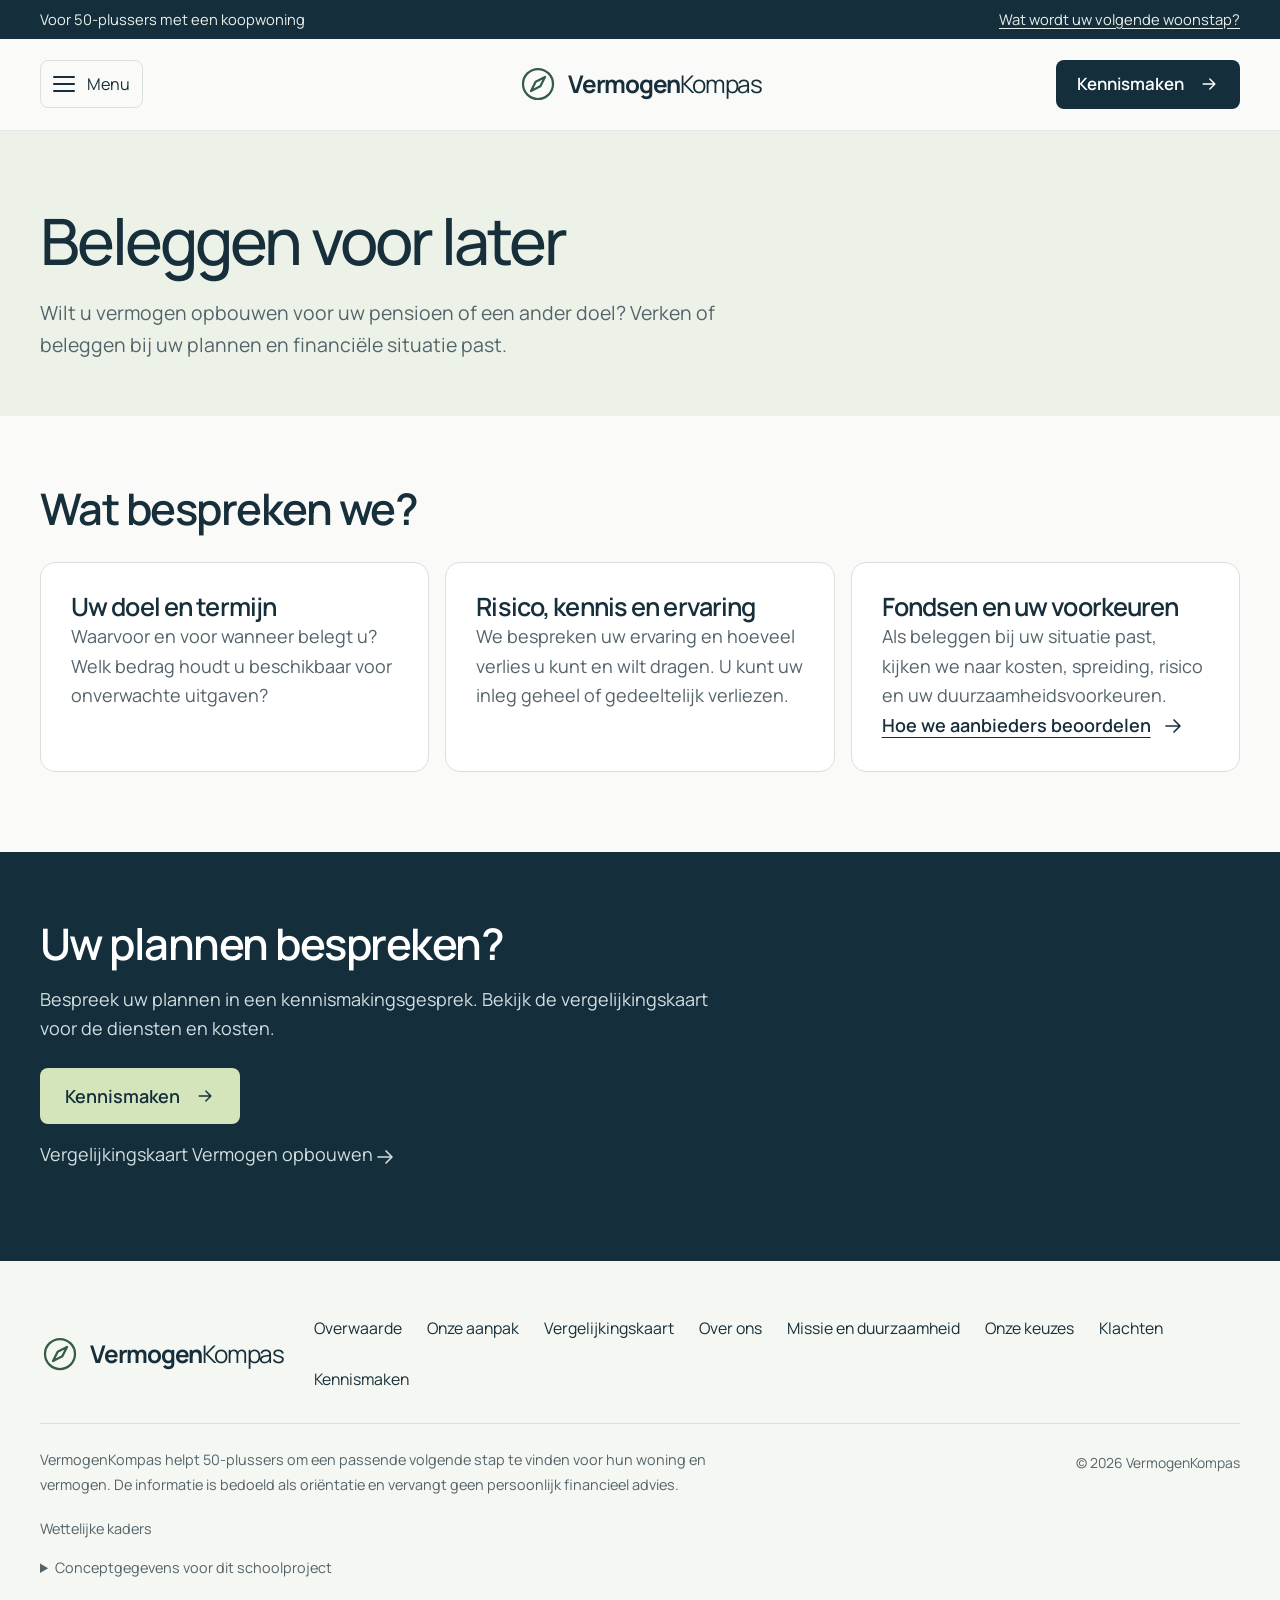
==== beleggen.html @ 7d54a7ec "Maak VermogenKompas rustiger en duidelijker" ====
<!doctype html><html lang="nl"><head><meta charset="utf-8"><meta name="viewport" content="width=device-width, initial-scale=1"><meta name="theme-color" content="#142e3c"><meta name="description" content="Verken of beleggen past bij uw doelen, financiële ruimte en voorkeuren. Lees hoe VermogenKompas beleggingsfondsen vergelijkt."><title>Beleggen | VermogenKompas</title><link rel="icon" type="image/svg+xml" href="data:image/svg+xml,%3Csvg xmlns='http://www.w3.org/2000/svg' viewBox='0 0 48 48'%3E%3Crect width='48' height='48' rx='12' fill='%23142e3c'/%3E%3Ccircle cx='24' cy='24' r='15' stroke='%23cfe2b6' fill='none' stroke-width='2'/%3E%3Cpath d='M31 17L27 27L17 31L21 21Z' fill='%23cfe2b6'/%3E%3C/svg%3E"><link rel="stylesheet" href="site.css"><link rel="stylesheet" href="navigation.css">
<link rel="stylesheet" href="experience.css">
<script src="experience.js" defer></script></head><body><svg xmlns="http://www.w3.org/2000/svg" aria-hidden="true" style="position:absolute;width:0;height:0;overflow:hidden">
<symbol id="i-compass" viewBox="0 0 24 24"><circle cx="12" cy="12" r="9"/><path d="m16.2 7.8-2.8 5.6-5.6 2.8 2.8-5.6 5.6-2.8Z"/></symbol>
<symbol id="i-arrow" viewBox="0 0 24 24"><path d="M5 12h14m-6-6 6 6-6 6"/></symbol>
<symbol id="i-back" viewBox="0 0 24 24"><path d="M19 12H5m6-6-6 6 6 6"/></symbol>
<symbol id="i-home" viewBox="0 0 24 24"><path d="m3 10 9-7 9 7M5 9v11h14V9M9 20v-7h6v7"/></symbol>
<symbol id="i-check" viewBox="0 0 24 24"><path d="m5 12 4 4L19 6"/></symbol>
<symbol id="i-chat" viewBox="0 0 24 24"><path d="M21 11.5a8.4 8.4 0 0 1-.9 3.8 8.5 8.5 0 0 1-7.6 4.7 8.4 8.4 0 0 1-3.8-.9L3 21l1.9-5.7a8.4 8.4 0 0 1-.9-3.8 8.5 8.5 0 0 1 4.7-7.6 8.4 8.4 0 0 1 3.8-.9h.5a8.5 8.5 0 0 1 8 8v.5Z"/><path d="M8 10h8m-8 4h5"/></symbol>
<symbol id="i-wallet" viewBox="0 0 24 24"><path d="M20 8V5a2 2 0 0 0-2-2H6a3 3 0 0 0 0 6h14v11H6a3 3 0 0 1-3-3V6"/><path d="M20 12h-5v5h5m-3-2.5h.01"/></symbol>
<symbol id="i-tree" viewBox="0 0 24 24"><path d="m12 3 5 6h-2l4 5h-3l4 4H4l4-4H5l4-5H7l5-6Zm0 15v3"/></symbol>
<symbol id="i-chart" viewBox="0 0 24 24"><path d="M3 3v18h18M7 15l5-5 4 3 5-7M17 6h4v4"/></symbol>
<symbol id="i-menu" viewBox="0 0 24 24"><path d="M4 6h16M4 12h16M4 18h16"/></symbol>
<symbol id="i-lock" viewBox="0 0 24 24"><rect x="5" y="10" width="14" height="11" rx="2"/><path d="M8 10V7a4 4 0 0 1 8 0v3m-4 5v2"/></symbol>
<symbol id="i-clock" viewBox="0 0 24 24"><circle cx="12" cy="12" r="9"/><path d="M12 7v5l3 2"/></symbol>
<symbol id="i-download" viewBox="0 0 24 24"><path d="M12 3v12m-4-4 4 4 4-4M4 15v5h16v-5"/></symbol>
</svg>
<a class="skip-link" href="#inhoud">Direct naar de inhoud</a>
<div class="utility"><div class="wrap"><span>Voor 50-plussers met een koopwoning</span><a href="index.html#wooncheck">Wat wordt uw volgende woonstap?</a></div></div>
<header class="site-header">
<div class="wrap nav-shell">
<button type="button" class="menu-button" id="menu-toggle" aria-label="Menu openen" aria-expanded="false" aria-controls="navigation-panel"><span class="menu-glyph" aria-hidden="true"><span></span><span></span><span></span></span><span>Menu</span></button>
<a class="brand" href="index.html" aria-label="VermogenKompas, naar de startpagina"><svg class="icon mark" aria-hidden="true"><use href="#i-compass"/></svg><span>Vermogen<span>Kompas</span></span></a>
<a href="index.html#contact" class="btn header-contact">Kennismaken<svg class="icon" aria-hidden="true"><use href="#i-arrow"/></svg></a>
</div>
<div class="navigation-panel" id="navigation-panel"><div class="navigation-clip"><nav class="main-nav wrap" id="main-nav" aria-label="Hoofdnavigatie"><div class="nav-group"><span class="nav-group-title">Wonen &amp; vermogen</span><a href="hypotheek.html">Hypotheek berekenen<svg class="icon" aria-hidden="true"><use href="#i-arrow"/></svg></a><a href="woonwensen.html">Uw woonwensen<svg class="icon" aria-hidden="true"><use href="#i-arrow"/></svg></a><a href="beleggen.html" aria-current="page">Beleggen<svg class="icon" aria-hidden="true"><use href="#i-arrow"/></svg></a><a href="vergelijken.html">Vergelijkingskaart<svg class="icon" aria-hidden="true"><use href="#i-arrow"/></svg></a></div><div class="nav-group"><span class="nav-group-title">VermogenKompas</span><a href="over-ons.html">Over ons<svg class="icon" aria-hidden="true"><use href="#i-arrow"/></svg></a><a href="missie-duurzaamheid.html">Missie en duurzaamheid<svg class="icon" aria-hidden="true"><use href="#i-arrow"/></svg></a><a href="onze-keuzes.html">Onze keuzes<svg class="icon" aria-hidden="true"><use href="#i-arrow"/></svg></a><a href="klachten.html">Klachten<svg class="icon" aria-hidden="true"><use href="#i-arrow"/></svg></a><a href="wettelijke-kaders.html">Wettelijke kaders<svg class="icon" aria-hidden="true"><use href="#i-arrow"/></svg></a></div></nav></div></div>
</header>
<button class="menu-backdrop" type="button" tabindex="-1" aria-hidden="true"></button>
<noscript><style>.navigation-panel{position:static;grid-template-rows:1fr;visibility:visible;opacity:1}.navigation-panel .nav-group a{opacity:1;transform:none}.site-header{position:relative}.site-header .menu-button{display:none}</style></noscript>
<main id="inhoud">
  <section class="page-intro">
    <div class="wrap">
      <h1>Beleggen voor later</h1>
      <p>Wilt u vermogen opbouwen voor uw pensioen of een ander doel? Verken of beleggen bij uw plannen en financiële situatie past.</p>
    </div>
  </section>
  <section class="landing-links" aria-labelledby="beleggen-aanpak">
    <div class="wrap">
      <h2 id="beleggen-aanpak">Wat bespreken we?</h2>
      <div class="landing-grid">
        <article class="principle-card">
          <h3>Uw doel en termijn</h3>
          <p>Waarvoor en voor wanneer belegt u? Welk bedrag houdt u beschikbaar voor onverwachte uitgaven?</p>
        </article>
        <article class="principle-card">
          <h3>Risico, kennis en ervaring</h3>
          <p>We bespreken uw ervaring en hoeveel verlies u kunt en wilt dragen. U kunt uw inleg geheel of gedeeltelijk verliezen.</p>
        </article>
        <article class="principle-card">
          <h3>Fondsen en uw voorkeuren</h3>
          <p>Als beleggen bij uw situatie past, kijken we naar kosten, spreiding, risico en uw duurzaamheidsvoorkeuren.</p>
          <a class="text-link" href="onze-keuzes.html#beleggen">Hoe we aanbieders beoordelen<svg class="icon" aria-hidden="true"><use href="#i-arrow"/></svg></a>
        </article>
      </div>
    </div>
  </section>
  <section class="page-cta" aria-labelledby="beleggen-gesprek">
    <div class="wrap">
      <h2 id="beleggen-gesprek">Uw plannen bespreken?</h2>
      <p>Bespreek uw plannen in een kennismakingsgesprek. Bekijk de vergelijkingskaart voor de diensten en kosten.</p>
      <a class="btn btn-light" href="index.html#contact">Kennismaken<svg class="icon" aria-hidden="true"><use href="#i-arrow"/></svg></a>
      <p><a href="vergelijken.html#vermogenskaart">Vergelijkingskaart Vermogen opbouwen<svg class="icon" aria-hidden="true"><use href="#i-arrow"/></svg></a></p>
    </div>
  </section>
</main>
<footer class="site-footer"><div class="wrap">
<div class="footer-top"><a class="brand" href="index.html" aria-label="VermogenKompas, naar de startpagina"><svg class="icon mark" aria-hidden="true"><use href="#i-compass"/></svg><span>Vermogen<span>Kompas</span></span></a><nav class="footer-links" aria-label="Navigatie onderaan"><a href="index.html#overwaarde">Overwaarde</a><a href="index.html#werkwijze">Onze aanpak</a><a href="vergelijken.html">Vergelijkingskaart</a><a href="over-ons.html">Over ons</a><a href="missie-duurzaamheid.html">Missie en duurzaamheid</a><a href="onze-keuzes.html">Onze keuzes</a><a href="klachten.html">Klachten</a><a href="index.html#contact">Kennismaken</a></nav></div>
<div class="footer-bottom"><p>VermogenKompas helpt 50-plussers om een passende volgende stap te vinden voor hun woning en vermogen. De informatie is bedoeld als oriëntatie en vervangt geen persoonlijk financieel advies.</p><span>© <span id="year">2026</span> VermogenKompas</span></div>
<nav class="footer-legal" aria-label="Juridische informatie"><a href="wettelijke-kaders.html">Wettelijke kaders</a></nav>
<details class="about-disclosure"><summary>Conceptgegevens voor dit schoolproject</summary><p>VermogenKompas, Kompaslaan 65, 2595 AB Den Haag. Telefoon 070 000 0065. E-mail info@vermogenkompas.example. Deze adresgegevens en contactgegevens zijn fictief en uitsluitend opgenomen voor het concept.</p></details>
</div></footer><script src="site.js"></script><script src="navigation.js"></script></body></html>
---- site.css ----
@font-face{font-family:Manrope;font-style:normal;font-weight:200 800;font-display:swap;src:url([data-uri]) format('woff2')}

:root{--navy:#142e3c;--navy-deep:#0e2531;--green:#355b49;--mint:#d4e4bb;--pale:#edf2e8;--paper:#fafbf8;--white:#fff;--ink:#172f3b;--muted:#53636a;--line:#d8e0da;--radius:18px;--body:Manrope,Arial,Helvetica,sans-serif;--shadow:0 18px 55px #142e3c0d}
*{box-sizing:border-box}html{font-size:18px;scroll-behavior:smooth;scroll-padding-top:110px}body{margin:0;color:var(--ink);background:var(--paper);font-family:var(--body);font-size:18px;line-height:1.65;-webkit-font-smoothing:antialiased}body,input,button,select,textarea{font-family:var(--body)}button,input,select,textarea{font-size:1rem}button,a{-webkit-tap-highlight-color:transparent}button{cursor:pointer}a{color:inherit;text-decoration:none}p,h1,h2,h3,figure{margin:0}h1,h2,h3{text-wrap:balance;line-height:1.15;letter-spacing:-.035em;font-weight:600}h2{font-size:clamp(2.15rem,3.4vw,3.1rem)}h3{font-size:1.4rem}p{color:var(--muted)}img{display:block;max-width:100%}button:disabled{cursor:not-allowed}a,button,input,select,textarea,summary{touch-action:manipulation}a:focus-visible,button:focus-visible,input:focus-visible,select:focus-visible,textarea:focus-visible,summary:focus-visible{outline:3px solid #477855;outline-offset:5px}section:target{scroll-margin-top:100px}button{color:inherit}[hidden]{display:none!important}::selection{background:var(--mint);color:var(--navy)}.wrap{width:min(1240px,calc(100% - 80px));margin-inline:auto}.section{padding-block:104px}.eyebrow{font-size:.82rem;font-weight:700;letter-spacing:.11em;text-transform:uppercase;line-height:1.5;color:var(--green);display:block;margin-bottom:18px}.icon{width:24px;height:24px;flex:0 0 auto;fill:none;stroke:currentColor;stroke-width:1.65;stroke-linecap:round;stroke-linejoin:round;vertical-align:middle}.btn{display:inline-flex;align-items:center;justify-content:center;gap:15px;min-height:56px;padding:15px 24px;border-radius:8px;border:1px solid transparent;background:var(--navy);color:#fff;font-size:1rem;font-weight:600;line-height:1.35;text-align:center;transition:background .18s,transform .18s,box-shadow .18s}.btn:hover{background:#234653;box-shadow:0 6px 18px #142e3c16;transform:translateY(-1px)}.btn .icon{width:20px;height:20px}.btn-light{background:var(--mint);color:var(--navy)}.btn-light:hover{background:#e3edcf}.btn-outline{border-color:#b8c4bd;background:transparent;color:var(--navy)}.btn-outline:hover{background:var(--pale)}.btn:disabled{background:#e5e9e5;color:#657268;border-color:#e5e9e5;transform:none;box-shadow:none}.text-link{display:inline-flex;align-items:center;gap:10px;font-size:1rem;font-weight:600;text-decoration:underline;text-underline-offset:5px;text-decoration-thickness:1px}.text-link:hover{color:var(--green)}.actions{display:flex;flex-wrap:wrap;gap:15px;align-items:center}.skip-link{position:fixed;top:8px;left:12px;z-index:99;background:var(--navy);color:white;padding:10px 20px;transform:translateY(-160%)}.skip-link:focus{transform:none}.utility{background:var(--navy);color:#e9f0e9;font-size:.82rem;line-height:1.4;padding:9px 0}.utility .wrap{display:flex;justify-content:space-between;gap:20px}.utility a{text-decoration:underline;text-underline-offset:3px}.site-header{background:#fafbf8f5;border-bottom:1px solid #e4e8e2;position:sticky;top:0;z-index:30;backdrop-filter:blur(12px)}.nav-shell{display:flex;align-items:center;justify-content:space-between;gap:24px;min-height:91px}.brand{display:inline-flex;align-items:center;gap:10px;white-space:nowrap;font-size:1.35rem;font-weight:700;letter-spacing:-.05em;line-height:1}.brand .mark{width:40px;height:40px;color:var(--green);stroke-width:1.35}.brand span span{font-weight:400}.main-nav{display:flex;align-items:center;gap:30px;font-size:.94rem;line-height:1.4}.main-nav>a:not(.btn){padding:14px 0;position:relative}.main-nav>a:not(.btn):after{content:"";position:absolute;bottom:6px;left:0;right:100%;height:2px;background:var(--green);transition:right .2s}.main-nav>a:hover:after{right:0}.main-nav .btn{padding:12px 20px;min-height:49px;font-size:.94rem}.menu-button{display:none;align-items:center;gap:8px;background:none;border:1px solid var(--line);border-radius:6px;padding:10px 12px;min-height:46px;font-size:.9rem}
.hero{padding:28px 24px 0}.hero-frame{max-width:1392px;margin:auto;display:grid;grid-template-columns:1.02fr 1fr;background:var(--pale);border-radius:22px;overflow:hidden}.hero-copy{padding:55px 50px 53px 60px;align-self:center}.hero-copy .eyebrow{display:flex;align-items:center;gap:8px;letter-spacing:.07em;font-size:.8rem}.hero-copy .eyebrow .icon{width:20px;height:20px}h1{font-size:clamp(2.5rem,4.05vw,3.85rem);line-height:1.065;letter-spacing:-.046em;font-weight:500;max-width:600px}h1 strong{display:block;color:var(--green);font-weight:500;margin-top:13px}.hero-copy>p{font-size:1.09rem;line-height:1.65;margin:25px 0 27px;max-width:480px}.hero-actions{display:flex;align-items:flex-start;flex-direction:column;gap:19px}.hero-actions .text-link{font-size:.94rem}.hero-visual{position:relative;min-height:650px;overflow:hidden;border-radius:110px 0 0 0;background:#a4bca8}.hero-visual>img{height:100%;width:100%;object-fit:cover;object-position:70% center;position:absolute;inset:0}.hero-caption{position:absolute;bottom:28px;left:28px;right:28px;display:flex;align-items:center;gap:17px;background:#fffffff0;backdrop-filter:blur(8px);border-radius:12px;padding:21px 23px;max-width:390px;box-shadow:0 8px 20px #142e3c13}.caption-icon{width:49px;height:49px;border-radius:50%;background:var(--navy);color:var(--mint);display:grid;place-items:center;flex-shrink:0}.caption-icon .icon{width:28px;height:28px}.hero-caption small{display:block;color:var(--muted);font-size:.79rem;line-height:1.45}.hero-caption strong{display:block;font-size:1.11rem;line-height:1.35;font-weight:600;margin-top:3px;letter-spacing:-.025em}.assurances{display:grid;grid-template-columns:repeat(3,1fr);gap:25px;padding-block:29px;border-bottom:1px solid var(--line)}.assurances>div{display:flex;align-items:center;justify-content:center;gap:11px;font-size:.93rem}.assurances .icon{color:var(--green);width:21px;height:21px}
.section-intro{display:flex;justify-content:space-between;align-items:flex-end;gap:60px;margin-bottom:42px}.section-intro h2{max-width:690px}.section-intro p{max-width:360px;font-size:1rem}.recognition{padding-top:85px}.recognition h2{font-size:clamp(2.3rem,3.6vw,3.2rem)}.recognition-grid{display:grid;grid-template-columns:repeat(4,1fr);gap:18px}.recognition-card{padding:28px 24px 23px;background:#fff;border:1px solid #e0e6df;border-radius:14px;display:flex;flex-direction:column;align-items:flex-start;box-shadow:0 5px 18px #142e3c03;transition:transform .2s,border-color .2s}.recognition-card:hover{transform:translateY(-4px);border-color:#9cb1a0}.tile-icon{display:grid;place-items:center;width:48px;height:48px;background:var(--pale);color:var(--green);border-radius:12px;margin-bottom:27px}.tile-icon .icon{width:25px;height:25px}.recognition-card h3{font-size:1.35rem;line-height:1.26;margin-bottom:15px;letter-spacing:-.025em}.recognition-card p{font-size:.96rem;line-height:1.65;margin-bottom:26px}.recognition-card .card-link{margin-top:auto;display:flex;align-items:center;justify-content:space-between;width:100%;font-size:.9rem;font-weight:600;padding-top:16px;border-top:1px solid #e5e9e2;gap:15px}.card-link .icon{width:20px;height:20px}.recognition-note{margin-top:27px;font-size:1rem;display:flex;align-items:center;gap:10px;color:var(--muted)}.recognition-note .icon{color:var(--green);width:21px;height:21px}
.check-section{background:var(--navy);position:relative;color:white;padding:85px 0 91px}.check-layout{display:grid;grid-template-columns:.83fr 1.25fr;gap:76px;align-items:start}.check-intro{padding-top:18px}.check-intro .eyebrow{color:var(--mint)}.check-intro h2{font-size:clamp(2.4rem,3.8vw,3.55rem);line-height:1.08;color:white;max-width:410px}.check-intro h2 span{color:var(--mint)}.check-intro>p{color:#cedadf;margin-top:25px;max-width:390px;line-height:1.7;font-size:1.05rem}.check-features{list-style:none;padding:0;margin:31px 0 36px;display:grid;gap:14px}.check-features li{display:flex;align-items:center;gap:12px;font-size:.94rem;color:#e1e9e8}.check-features .icon{color:var(--mint);width:20px;height:20px}.check-intro .check-caveat{font-size:.82rem;color:#b5c9d1;line-height:1.65;max-width:350px;padding-top:23px;border-top:1px solid #3b515d}.check-card{background:var(--paper);color:var(--ink);border-radius:20px;padding:32px 34px;min-height:560px;box-shadow:0 16px 48px #08131a28}.check-top{display:flex;align-items:center;justify-content:space-between;gap:16px;font-size:.8rem;color:var(--muted);margin-bottom:13px}.step-label{font-weight:600;color:var(--green)}.progress-track{height:5px;background:#e1e7df;overflow:hidden;border-radius:8px;margin-bottom:28px}.progress-fill{height:100%;width:16.666%;background:var(--green);border-radius:8px;transition:width .3s}.check-card fieldset{border:0;padding:0;margin:0;min-width:0}.check-card legend{font-size:1.65rem;font-weight:600;letter-spacing:-.032em;line-height:1.2;padding:0;margin-bottom:11px;max-width:100%;width:100%}.question-hint{font-size:.9rem;margin-bottom:23px}.answers{display:grid;grid-template-columns:1fr 1fr;gap:11px}.answer{display:flex;position:relative;align-items:center;gap:11px;min-height:63px;padding:13px 15px;background:white;border:1px solid #cbd5cb;border-radius:9px;cursor:pointer;font-size:.91rem;line-height:1.4;transition:border-color .15s,background .15s}.answer:hover{border-color:var(--green);background:#f4f7ef}.answer:has(input:checked){background:#e7efdc;border-color:var(--green);box-shadow:inset 0 0 0 1px var(--green)}.answer input{accent-color:var(--green);width:19px;height:19px;margin:0;flex-shrink:0;cursor:pointer}.answer:has(input:focus-visible){outline:3px solid #477855;outline-offset:3px}.answer input:focus-visible{outline:none}.check-buttons{display:flex;align-items:center;justify-content:space-between;gap:16px;margin-top:27px;padding-top:22px;border-top:1px solid var(--line)}.back-button{display:inline-flex;gap:7px;align-items:center;border:0;background:none;font-size:.93rem;padding:12px 4px;min-height:48px}.back-button .icon{width:18px;height:18px}.back-button:disabled{color:#647267}.check-buttons .btn{min-height:51px;font-size:.93rem;padding:13px 20px}.result-icon{width:53px;height:53px;display:grid;place-items:center;border-radius:50%;color:var(--green);background:#e1ebd5;margin-bottom:19px}.result-title{font-size:1.9rem;margin-bottom:14px;line-height:1.15}.result-lead{font-size:.94rem;margin-bottom:23px}.result-topics{list-style:none;padding:0;margin:0 0 24px;display:grid;gap:20px}.result-topic{display:grid;grid-template-columns:28px 1fr;gap:13px}.result-topic .number{font-size:.9rem;font-weight:600;color:var(--green);border-bottom:1px solid #a3b9a0;align-self:start;line-height:1.6}.result-topic h3{font-size:1.08rem;line-height:1.35;margin-bottom:5px;letter-spacing:-.02em}.result-topic p{font-size:.89rem;line-height:1.55}.result-footer{font-size:.8rem;margin-bottom:20px;padding-top:17px;border-top:1px solid var(--line)}.result-actions{display:flex;flex-wrap:wrap;gap:15px}.result-actions .btn{font-size:.93rem}.result-actions .text-link{border:0;background:transparent;font-size:.9rem;padding:10px 0}.answers-summary{margin:22px 0 0;border-top:1px solid var(--line);padding-top:14px}.answers-summary summary{cursor:pointer;font-size:.88rem;font-weight:600}.answers-summary dl{font-size:.87rem;line-height:1.5;margin-top:18px}.answers-summary dt{font-weight:600;margin-top:14px}.answers-summary dd{margin:4px 0;color:var(--muted)}
.living-layout{display:grid;grid-template-columns:1fr 1fr;align-items:center;gap:86px}.living-image{position:relative;border-radius:16px 100px 16px 16px;overflow:hidden;background:#dce1d2;aspect-ratio:4/5}.living-image img{width:100%;height:100%;object-fit:cover;object-position:center}.living-image figcaption{position:absolute;left:27px;right:27px;bottom:27px;background:var(--paper);padding:22px 24px;border-radius:12px;max-width:380px;font-size:1.35rem;letter-spacing:-.03em;font-weight:500;line-height:1.3}.living-copy h2{margin-bottom:22px}.living-copy>p{font-size:1.02rem;line-height:1.7}.route-map{list-style:none;margin:29px 0 31px;padding:0;display:grid;gap:22px}.route-map li{position:relative;display:grid;grid-template-columns:36px 1fr;column-gap:17px}.route-map li:not(:last-child):after{content:"";position:absolute;top:38px;bottom:-18px;left:17px;width:1px;background:#c1cec0}.route-no{display:grid;place-items:center;width:35px;height:35px;background:#e4ecda;border-radius:50%;font-size:.81rem;font-weight:700;color:var(--green)}.route-map h3{font-size:1.11rem;margin:3px 0 4px;line-height:1.25;letter-spacing:-.02em}.route-map p{font-size:.94rem;line-height:1.6}
.equity-section{background:var(--pale)}.equity-layout{display:grid;grid-template-columns:.9fr 1.12fr;gap:92px;align-items:start}.equity-intro h2{margin-bottom:25px}.equity-intro>p{font-size:1rem;line-height:1.75}.equity-aside{margin-top:30px;border-top:1px solid #bdccb9;padding-top:22px}.equity-aside p{font-size:.89rem;line-height:1.65}.source-link{display:inline-block;margin-top:13px;font-size:.8rem;text-decoration:underline;text-underline-offset:4px}.equity-list{border-top:1px solid #c2cec0}.equity-item{border-bottom:1px solid #c2cec0}.equity-item summary{list-style:none;display:flex;align-items:center;gap:17px;padding:24px 0;cursor:pointer;font-size:1.15rem;font-weight:600;line-height:1.45}.equity-item summary::-webkit-details-marker{display:none}.equity-number{color:var(--green);font-size:.78rem;font-weight:400;min-width:24px}.equity-item summary>span:nth-child(2){flex:1}.expand-icon{width:29px;height:29px;display:grid;place-items:center;border:1px solid #b4c5ad;border-radius:50%;flex-shrink:0;font-size:1.3rem;font-weight:400;line-height:1}.equity-item[open] .expand-icon{background:var(--navy);color:white;border-color:var(--navy)}.equity-item .minus{display:none}.equity-item[open] .plus{display:none}.equity-item[open] .minus{display:block}.equity-content{padding:0 31px 24px 41px;font-size:.97rem;line-height:1.65}.equity-content p{color:#455e4e}
.process-intro{max-width:740px;margin-bottom:48px}.process-intro h2{max-width:650px}.process-intro p{margin-top:22px;max-width:630px;font-size:1.03rem}.steps{list-style:none;display:grid;grid-template-columns:repeat(3,1fr);gap:36px 40px;padding:0;margin:0}.step{border-top:1px solid var(--line);padding-top:22px}.step-number{font-size:2.7rem;line-height:1;font-weight:400;letter-spacing:-.045em;color:#72896d;display:block;margin-bottom:24px}.step h3{font-size:1.3rem;margin-bottom:13px}.step p{font-size:.99rem;line-height:1.7;max-width:345px}.process-note{font-size:.87rem;margin-top:34px}
.services{padding:0 0 102px}.services-box{background:#eaf0f1;padding:49px 44px;border-radius:20px}.services-heading{display:flex;align-items:end;justify-content:space-between;gap:35px;margin-bottom:32px}.services-heading h2{font-size:2.25rem}.services-heading .eyebrow{margin-bottom:11px}.services-grid{display:grid;grid-template-columns:repeat(3,1fr);gap:0}.service{padding:0 30px;display:flex;flex-direction:column;align-items:flex-start}.service:first-child{padding-left:0}.service:last-child{padding-right:0}.service+ .service{border-left:1px solid #c6d4d5}.service>.icon{width:32px;height:32px;color:#3e6863;margin-bottom:24px}.service h3{font-size:1.26rem;line-height:1.3;margin-bottom:13px}.service p{font-size:.96rem;line-height:1.65;margin-bottom:22px}.service .text-link{margin-top:auto;font-size:.9rem}.service-risk{font-size:.8rem;margin-top:24px;color:#53636a}
.contact-section{background:var(--navy);color:#fff;padding:86px 0}.contact-layout{display:grid;grid-template-columns:.94fr 1.06fr;gap:85px}.contact-copy{padding-top:17px}.contact-copy .eyebrow{color:var(--mint)}.contact-copy h2{font-size:clamp(2.3rem,3.45vw,3.05rem);font-weight:500;line-height:1.16}.contact-copy h2 span{color:var(--mint);display:block;margin-top:15px}.contact-copy>p{color:#c8d7dc;font-size:1.03rem;line-height:1.75;margin-top:25px;max-width:410px}.contact-copy .contact-promise{margin-top:36px;border-top:1px solid #3b5360;padding-top:23px;display:flex;gap:12px;align-items:flex-start;font-size:.92rem;color:#dce7e5}.contact-promise>.icon{color:var(--mint);margin-top:3px}.contact-box{background:#fafbf8;color:var(--ink);border-radius:18px;padding:32px}.contact-box h3{font-size:1.5rem;margin-bottom:10px}.contact-box .form-intro{font-size:.88rem;margin-bottom:21px;line-height:1.6}.field{display:flex;flex-direction:column;gap:6px;margin-bottom:15px;min-width:0}.field label{font-size:.88rem;font-weight:600;line-height:1.45}.field label span{font-weight:400;color:var(--muted)}.field input,.field select,.field textarea{width:100%;background:#fff;border:1px solid #bac8bf;border-radius:6px;padding:12px 13px;min-height:47px;color:var(--ink);line-height:1.45}.field input::placeholder,.field textarea::placeholder{color:#687570}.field textarea{resize:vertical;min-height:105px}.field-row{display:grid;grid-template-columns:1fr 1fr;gap:15px}.contact-box .btn{width:100%;font-size:.95rem}.form-note{font-size:.8rem;line-height:1.6;color:#52636a;margin:16px 0 0}.contact-review{font-size:.95rem;line-height:1.7}.contact-review>h3{margin-bottom:14px}.contact-review>p{margin-bottom:20px}.contact-review dl{font-size:.93rem;overflow-wrap:anywhere;margin:23px 0}.contact-review dt{font-weight:600;margin-top:14px}.contact-review dd{margin:2px 0 0;color:var(--muted);white-space:pre-line}.contact-review .back-button{margin-top:15px}.contact-status{font-size:.88rem;margin-top:15px}
.site-footer{padding:54px 0 24px;background:#f5f7f2}.footer-top{display:flex;align-items:center;justify-content:space-between;gap:30px;padding-bottom:31px;border-bottom:1px solid var(--line)}.footer-links{display:flex;gap:25px;flex-wrap:wrap;font-size:.88rem}.footer-links a:hover{text-decoration:underline;text-underline-offset:5px}.footer-bottom{display:flex;align-items:flex-start;justify-content:space-between;gap:50px;padding-top:24px}.footer-bottom>p{font-size:.8rem;max-width:670px;line-height:1.7}.footer-bottom>span{font-size:.77rem;color:var(--muted);white-space:nowrap;margin-top:4px}.about-disclosure{font-size:.8rem;color:var(--muted);margin-top:15px;max-width:800px}.about-disclosure summary{cursor:pointer;line-height:1.65;display:list-item;width:max-content}.about-disclosure p{font-size:.8rem;margin:14px 0;line-height:1.7}.about-disclosure a{text-decoration:underline;text-underline-offset:3px}
@media(min-width:1600px){.hero-copy{padding:58px 62px}.hero-visual{min-height:730px}}
@media(max-width:1150px){.wrap{width:calc(100% - 64px)}.main-nav{gap:21px}.brand{font-size:1.25rem}.brand .mark{width:35px;height:35px}.hero-copy{padding:43px 36px}.hero-visual{min-height:640px}.hero-copy>p{font-size:1.02rem}.check-layout{gap:40px;grid-template-columns:.8fr 1.25fr}.check-card{padding:29px}.recognition-grid{grid-template-columns:repeat(2,1fr)}.recognition-card{padding:26px}.recognition-card p{max-width:400px}.recognition-card h3{max-width:350px}.tile-icon{margin-bottom:19px}.living-layout{gap:47px}.equity-layout{gap:50px}.contact-layout{gap:50px}.services-box{padding:38px 30px}.service{padding:0 23px}.nav-shell{gap:16px}}
@media(max-width:930px){.main-nav{gap:16px}.main-nav>a{font-size:.86rem}.main-nav>a[href="#diensten"]{display:none}.hero{padding:22px 20px 0}.hero-copy{padding:36px 27px}.hero-copy .eyebrow{font-size:.73rem;letter-spacing:.04em}.hero-visual{min-height:625px;border-top-left-radius:75px}h1{font-size:2.75rem}.hero-caption{left:19px;right:19px;bottom:20px;padding:17px 16px;gap:12px}.hero-caption strong{font-size:1rem}.hero-caption small{font-size:.75rem}.caption-icon{width:41px;height:41px}.assurances{gap:15px}.assurances>div{font-size:.83rem;gap:8px}.section{padding-block:78px}.check-layout{grid-template-columns:1fr;gap:34px}.check-intro{display:grid;grid-template-columns:1fr 1fr;column-gap:45px;padding-top:0}.check-intro .eyebrow{grid-column:1/-1}.check-intro h2{max-width:460px;grid-row:2/4}.check-intro>p{grid-column:2;margin-top:0;font-size:1rem}.check-features{grid-column:2;margin:20px 0 0;gap:10px}.check-intro .check-caveat{grid-column:1/-1;max-width:none;margin-top:27px;padding-top:18px}.check-card{min-height:0;padding:32px}.answers{grid-template-columns:1fr 1fr}.living-layout{gap:37px;grid-template-columns:.9fr 1fr}.living-image{aspect-ratio:3/5;border-top-right-radius:65px}.living-copy h2{font-size:2.3rem}.living-image figcaption{font-size:1.12rem;left:18px;right:18px;bottom:18px;padding:19px}.equity-layout{grid-template-columns:.9fr 1.1fr;gap:36px}.equity-intro h2{font-size:2.35rem}.steps{column-gap:26px}.steps h3{font-size:1.2rem}.services-grid{grid-template-columns:1fr;gap:26px}.service{padding:0}.service+.service{border:0;border-top:1px solid #c6d4d5;padding:27px 0 0}.service>.icon{margin-bottom:16px}.service p{margin-bottom:15px;max-width:690px}.service h3{font-size:1.35rem}.services{padding-bottom:78px}.contact-layout{gap:32px;grid-template-columns:.9fr 1.1fr}.contact-copy h2{font-size:2.45rem}.contact-box{padding:25px}.field-row{grid-template-columns:1fr;gap:0}.contact-copy .contact-promise{font-size:.85rem}.footer-links{gap:19px}.footer-bottom{gap:25px}}
@media(max-width:760px){body{font-size:17px}.wrap{width:calc(100% - 40px)}html{scroll-padding-top:89px}.utility{font-size:.75rem}.utility .wrap{justify-content:center}.utility a{display:none}.site-header{position:sticky}.nav-shell{min-height:77px}.brand{font-size:1.2rem}.brand .mark{width:35px;height:35px}.menu-button{display:flex}.main-nav{display:none;position:absolute;top:77px;left:0;right:0;background:var(--paper);padding:12px 20px 23px;border-bottom:1px solid var(--line);box-shadow:0 20px 20px #142e3c0c;flex-direction:column;align-items:stretch;gap:2px}.main-nav.is-open{display:flex}.main-nav>a:not(.btn){font-size:1rem;padding:13px 8px}.main-nav>a[href="#diensten"]{display:block}.main-nav .btn{margin-top:10px;min-height:51px}.hero{padding:16px 14px 0}.hero-frame{grid-template-columns:1fr;border-radius:17px}.hero-copy{padding:36px 25px 34px}.hero-copy .eyebrow{font-size:.73rem;margin-bottom:20px}.hero-copy h1{font-size:clamp(2.2rem,6.85vw,3.15rem);max-width:620px;line-height:1.1;letter-spacing:-.04em}.hero-copy h1 strong{margin-top:13px}.hero-copy>p{max-width:560px;font-size:1rem;margin:21px 0 23px;line-height:1.7}.hero-actions{gap:17px}.hero-actions>.btn{font-size:.97rem;min-height:55px}.hero-actions .text-link{font-size:.9rem}.hero-visual{min-height:0;height:400px;border-radius:70px 0 0 0;margin-left:25px}.hero-visual>img{object-position:70% 44%}.hero-caption{max-width:355px;left:19px;bottom:19px;right:19px}.hero-caption strong{font-size:1.07rem}.assurances{grid-template-columns:1fr;gap:13px;padding:25px 5px;max-width:500px;margin:auto}.assurances>div{justify-content:flex-start;font-size:.9rem;gap:12px}.section{padding-block:66px}.section-intro{display:block;margin-bottom:29px}.section-intro p{margin-top:18px;max-width:550px}.eyebrow{margin-bottom:14px;font-size:.78rem}h2{font-size:2.2rem}.recognition h2{font-size:2.45rem}.recognition-grid{gap:14px}.recognition-card{padding:22px 19px}.recognition-card h3{font-size:1.2rem;line-height:1.3}.recognition-card p{font-size:.91rem;line-height:1.65;margin-bottom:19px}.recognition-card .card-link{font-size:.84rem}.recognition-note{font-size:.89rem;align-items:flex-start}.recognition-note>.icon{margin-top:3px}.tile-icon{width:42px;height:42px}.check-section{padding:60px 0}.check-intro{display:block}.check-intro h2{max-width:500px;font-size:2.75rem}.check-intro>p{margin-top:21px;max-width:550px}.check-features{margin:24px 0 0;gap:12px}.check-intro .check-caveat{margin-top:24px;font-size:.82rem}.check-card{padding:26px 23px;border-radius:16px}.check-card legend{font-size:1.5rem}.question-hint{font-size:.87rem}.answers{gap:10px}.answer{font-size:.89rem;padding:13px 12px;min-height:66px;gap:10px}.check-buttons{gap:12px}.check-buttons .btn{font-size:.88rem;padding:13px 15px}.check-buttons .back-button{font-size:.9rem}.result-title{font-size:1.8rem}.result-actions{flex-direction:column;align-items:stretch}.result-actions .text-link{justify-content:center}.living-layout{grid-template-columns:1fr;gap:36px}.living-copy{grid-row:1}.living-copy h2{max-width:550px;font-size:2.45rem}.living-copy>p{max-width:620px}.living-image{aspect-ratio:5/4;max-height:500px}.living-image figcaption{max-width:350px;font-size:1.25rem}.route-map{gap:21px}.route-map p{font-size:.97rem}.equity-layout{grid-template-columns:1fr;gap:34px}.equity-intro h2{max-width:620px;font-size:2.45rem}.equity-aside{margin-top:24px}.equity-item summary{font-size:1.08rem;padding:22px 0;gap:13px}.equity-content{padding-left:37px;padding-right:15px;font-size:.95rem}.process-intro{margin-bottom:36px}.process-intro h2{font-size:2.45rem}.steps{grid-template-columns:1fr 1fr;gap:29px 25px}.step-number{font-size:2.3rem;margin-bottom:18px}.step h3{font-size:1.17rem;line-height:1.3}.step p{font-size:.93rem}.process-note{font-size:.84rem}.services{padding-bottom:66px}.services-box{padding:33px 25px;border-radius:15px}.services-heading h2{font-size:2.15rem}.services-heading{margin-bottom:28px}.service p{font-size:.96rem}.service-risk{font-size:.81rem}.contact-section{padding:60px 0}.contact-layout{grid-template-columns:1fr;gap:34px}.contact-copy{padding:0}.contact-copy h2{font-size:2.45rem;max-width:590px}.contact-copy>p{max-width:600px;font-size:1rem}.contact-copy .contact-promise{font-size:.94rem;max-width:550px}.contact-box{padding:27px 24px}.field-row{grid-template-columns:1fr 1fr;gap:15px}.footer-top{align-items:flex-start;flex-direction:column;gap:26px}.footer-links{gap:13px 25px;font-size:.9rem}.footer-bottom{display:block}.footer-bottom>span{display:block;margin-top:19px}.site-footer{padding-top:39px}.footer-bottom>p{font-size:.82rem}}
@media(max-width:420px){.brand{font-size:1.12rem;gap:6px}.brand .mark{width:31px;height:31px}.menu-button{font-size:.82rem;padding:9px}.menu-button .icon{width:20px;height:20px}.hero-copy{padding:31px 22px}.hero-copy h1{font-size:2.32rem}.hero-copy .eyebrow{font-size:.7rem}.hero-actions>.btn{width:100%;padding:15px 14px;gap:12px}.hero-visual{height:335px;margin-left:22px}.hero-caption{padding:16px 14px;gap:11px;left:15px;right:15px}.hero-caption strong{font-size:.99rem}.caption-icon{width:40px;height:40px}.recognition-grid{grid-template-columns:1fr}.recognition-card{padding:23px}.recognition-card h3{font-size:1.31rem}.recognition-card p{font-size:1rem}.recognition-card .card-link{font-size:.91rem}.check-card{padding:23px 19px}.check-card legend{font-size:1.4rem}.answers{grid-template-columns:1fr}.answer{min-height:57px;font-size:.96rem;padding:14px}.check-top{font-size:.76rem}.check-buttons .btn{padding:12px 14px}.check-buttons .icon{width:17px;height:17px}.check-buttons{gap:8px}.steps{grid-template-columns:1fr;gap:25px}.step{display:grid;grid-template-columns:42px 1fr;gap:0 16px;padding-top:23px}.step-number{grid-row:1/3;font-size:1.95rem;margin:2px 0 0}.step h3{font-size:1.27rem}.step p{font-size:.98rem}.field-row{grid-template-columns:1fr;gap:0}.contact-box{padding:24px 21px}.living-image{aspect-ratio:1/1}.living-image figcaption{font-size:1.13rem}.result-title{font-size:1.65rem}}
@media print{.site-header,.utility,.hero,.assurances,.recognition,.living-section,.equity-section,.process-section,.services,.contact-section,.site-footer,.check-intro,.check-buttons,.result-actions{display:none!important}.check-section{background:white;padding:0}.check-layout{display:block}.check-card{box-shadow:none;border-radius:0;min-height:0;padding:0}.wrap{width:100%}.result-title{color:black}}

.page-intro{padding:76px 0 55px;background:var(--pale)}
.page-intro h1{font-size:clamp(2.5rem,5vw,4.25rem);max-width:850px}
.page-intro p{max-width:720px;margin-top:22px;font-size:1.08rem}
.page-cta{padding:67px 0;background:var(--navy);color:white}
.page-cta h2{color:white;max-width:680px}
.page-cta p{color:#d2dfdf;max-width:670px;margin:18px 0 25px}
.landing-links{padding:68px 0 80px}
.landing-links h2{margin-bottom:28px}
.landing-grid{display:grid;grid-template-columns:repeat(3,minmax(0,1fr));gap:16px}
.landing-card{display:block;border:1px solid var(--line);border-radius:12px;background:white;padding:28px;min-height:180px}
.landing-card:hover{background:var(--pale);border-color:var(--green)}
.landing-card h3{margin-bottom:12px}
.landing-card p{font-size:.92rem}
.landing-card span{display:inline-block;color:var(--green);font-weight:700;margin-top:18px}
.main-nav [aria-current="page"]{color:var(--green)}
.landing-hero .hero-frame{display:block;background:radial-gradient(circle at 88% 20%,#dce9d5 0,#dce9d5 12%,transparent 12.2%),radial-gradient(circle at 91% 72%,#d1e2cf 0,#d1e2cf 21%,transparent 21.2%),var(--pale)}
.landing-hero .hero-copy{max-width:900px;min-height:490px;padding:75px 70px;background:transparent}
.landing-hero .hero-copy h1{max-width:800px}
.landing-hero .hero-copy>p{max-width:700px}
@media(max-width:760px){.landing-grid{grid-template-columns:1fr}.page-intro{padding:55px 0 42px}.landing-links{padding:55px 0}.page-cta{padding:55px 0}}
@media(max-width:760px){.landing-hero .hero-copy{min-height:0;padding:48px 30px 54px}.landing-hero .hero-frame{background:var(--pale)}}
.content-section{background:var(--paper)}
.about-foundations{padding-bottom:42px}.foundation-list{display:grid;gap:16px}.foundation-card{display:grid;grid-template-columns:minmax(150px,.45fr) minmax(0,1.55fr);gap:42px;align-items:start;padding:36px 40px;border:1px solid var(--line);border-radius:16px;background:#fff}.foundation-card>*{min-width:0}.foundation-label{display:grid;gap:9px}.foundation-label span{font-size:2.25rem;line-height:1;color:var(--green);font-weight:650}.foundation-label small{font-size:.75rem;text-transform:uppercase;letter-spacing:.08em;color:var(--muted);font-weight:750}.foundation-card h2{font-size:1.8rem;margin-bottom:13px;overflow-wrap:anywhere}.foundation-card p{max-width:760px;font-size:.96rem}.foundation-card .foundation-claim{font-size:1.12rem;color:var(--navy);font-weight:750;line-height:1.45;margin-bottom:12px}.foundation-card-accent{background:var(--pale)}.advisor-section{padding-top:42px}
.profile-grid{display:grid;grid-template-columns:repeat(2,minmax(0,1fr));gap:22px}
.profile-card{border:1px solid var(--line);border-radius:16px;background:#fff;padding:32px;display:flex;flex-direction:column;align-items:flex-start}
.profile-portrait{width:100%;max-width:320px;aspect-ratio:4/5;flex-shrink:0;overflow:hidden;border-radius:10px;background:var(--pale);margin-bottom:24px}
.profile-portrait img{display:block;width:100%;height:100%;object-fit:cover;object-position:var(--portrait-position,50% 50%);transform:scale(var(--portrait-scale,1));transform-origin:var(--portrait-origin,50% 50%)}
.profile-portrait-ruben-rijkse{--portrait-position:50% 0%}
.profile-portrait-max-brandt{--portrait-position:50% 20%;--portrait-scale:1.6;--portrait-origin:50% 33%}
.profile-portrait-joppe-maas{--portrait-position:50% 30%;--portrait-scale:1.5;--portrait-origin:58% 33%}
.profile-focus{font-size:.75rem;text-transform:uppercase;letter-spacing:.08em;color:var(--green);font-weight:750}
.profile-card h2{font-size:1.75rem;margin:9px 0 16px}.profile-card p{font-size:.94rem;margin:0 0 15px}.profile-card strong{margin-top:auto;padding-top:8px;color:var(--navy)}
.principle-grid{display:grid;grid-template-columns:repeat(3,minmax(0,1fr));gap:20px;margin-bottom:70px}
.principle-card{padding:30px;border:1px solid var(--line);border-radius:15px;background:#fff}.principle-card.featured{background:var(--navy);color:#fff}.principle-card.featured p{color:#d2dfdf}.principle-card.featured .eyebrow{color:var(--mint)}.principle-card h2{font-size:1.65rem;margin-bottom:17px}.principle-card p{font-size:.93rem}
.sustainability-block{display:grid;grid-template-columns:.8fr 1.2fr;gap:65px;padding:50px;background:var(--pale);border-radius:18px}.sustainability-block h2{margin-bottom:18px}.policy-list{list-style:none;margin:0;padding:0}.policy-list li{display:grid;grid-template-columns:140px 1fr;gap:20px;padding:19px 0;border-bottom:1px solid var(--line)}.policy-list li:first-child{padding-top:0}.policy-list li:last-child{border:0;padding-bottom:0}.policy-list span{color:var(--muted);font-size:.92rem}
.source-note{margin-top:45px;padding:28px;border-left:4px solid var(--green);background:#fff}.source-note h3{margin-bottom:10px}.source-note p{margin-bottom:15px;max-width:900px}
.afm-definition{display:grid;grid-template-columns:.9fr 1.1fr;gap:60px;padding:44px;background:var(--navy);color:#fff;border-radius:18px;margin-bottom:64px}.afm-definition .eyebrow{color:var(--mint)}.afm-definition h2{color:#fff;margin-bottom:18px}.afm-definition p{color:#d2dfdf;max-width:520px}.afm-facts{list-style:none;margin:0;padding:0}.afm-facts li{display:grid;gap:6px;padding:17px 0;border-bottom:1px solid #3b5360}.afm-facts li:first-child{padding-top:0}.afm-facts li:last-child{border:0;padding-bottom:0}.afm-facts strong{color:var(--mint)}.afm-facts span{color:#d2dfdf;font-size:.92rem;line-height:1.65}.category-heading{margin-bottom:28px}.category-heading h2{max-width:760px}.compare-grid{display:grid;grid-template-columns:repeat(3,minmax(0,1fr));gap:18px}.compare-card{padding:30px 27px;border:1px solid var(--line);border-radius:15px;background:#fff;display:flex;flex-direction:column}.compare-no{color:var(--green);font-weight:750}.compare-card h2{font-size:1.55rem;margin:12px 0}.compare-lead{min-height:108px}.compare-card dl{margin:20px 0 0}.compare-card dt{font-weight:750;color:var(--navy);margin-top:17px}.compare-card dd{margin:4px 0;color:var(--muted);font-size:.9rem}.compare-card .btn{margin-top:auto;font-size:.88rem;padding-inline:15px}.comparison-note{margin-top:40px;padding:36px;border-radius:15px;background:var(--pale);display:grid;grid-template-columns:1fr auto;gap:12px 35px;align-items:center}.comparison-note p{grid-column:1}.comparison-note .btn{grid-column:2;grid-row:1/3}
.complaint-layout{display:grid;grid-template-columns:minmax(0,1.3fr) minmax(0,.7fr);gap:60px}.complaint-layout>*{min-width:0}.complaint-steps{list-style:none;padding:0;margin:27px 0 0}.complaint-steps li{display:grid;grid-template-columns:42px minmax(0,1fr);gap:18px;padding:20px 0;border-top:1px solid var(--line)}.complaint-steps li>span{width:36px;height:36px;border-radius:50%;display:grid;place-items:center;background:var(--pale);color:var(--green);font-weight:750}.complaint-steps h3{font-size:1.15rem;margin-bottom:6px}.complaint-steps p{font-size:.92rem}.contact-panel{background:var(--navy);color:#fff;border-radius:16px;padding:30px;align-self:start;overflow-wrap:anywhere}.contact-panel h2{font-size:1.55rem;margin-bottom:12px}.contact-panel p,.contact-panel address{color:#d2dfdf;font-style:normal;margin:0 0 20px}.contact-panel a{color:var(--mint)}
.advisor-complaints{margin-top:70px}.advisor-grid{display:grid;grid-template-columns:repeat(4,minmax(0,1fr));gap:14px}.advisor-grid article{padding:22px;background:var(--pale);border-radius:11px;display:grid;gap:5px}.advisor-grid span,.advisor-grid small{color:var(--muted)}.advisor-grid small{margin-top:8px;font-weight:700}
.services-compare{text-align:center;margin-top:32px}.page-cta{padding:67px 0;background:var(--navy);color:#fff}.page-cta h2{color:#fff}.page-cta p{color:#d2dfdf;max-width:700px;margin:16px 0 24px}
@media(max-width:1000px){.compare-grid{grid-template-columns:1fr}.compare-lead{min-height:0}.principle-grid{grid-template-columns:1fr}.sustainability-block{grid-template-columns:1fr;gap:30px}.afm-definition{grid-template-columns:1fr;gap:30px}.advisor-grid{grid-template-columns:repeat(2,1fr)}}
@media(max-width:760px){.profile-grid{grid-template-columns:1fr}.foundation-card{grid-template-columns:minmax(0,1fr);gap:20px;padding:28px}.foundation-label{display:flex;align-items:center;gap:14px}.foundation-label span{font-size:1.75rem}.complaint-layout{grid-template-columns:1fr}.comparison-note{display:block}.comparison-note .btn{margin-top:20px}.sustainability-block,.afm-definition{padding:28px}.policy-list li{grid-template-columns:1fr;gap:5px}.advisor-grid{grid-template-columns:1fr}}

.footer-legal{margin:20px 0 0;font-size:.8rem}.footer-legal a{color:var(--muted);text-underline-offset:4px}.footer-legal a:hover{color:var(--green)}
---- navigation.css ----
.site-header .nav-shell{display:grid;grid-template-columns:minmax(0,1fr) auto minmax(0,1fr);gap:20px;min-height:91px}
.site-header .brand{grid-column:2;grid-row:1;justify-self:center}
.site-header .menu-button{grid-column:1;grid-row:1;justify-self:start;display:inline-flex;align-items:center;gap:12px;min-width:48px;min-height:48px;padding:12px;border:1px solid var(--line);border-radius:8px;background:transparent;transition:background .2s,border-color .2s}
.site-header .menu-button:hover{background:var(--pale);border-color:#a6b9a8}
.menu-glyph{position:relative;width:22px;height:20px;display:block}
.menu-glyph span{position:absolute;left:0;width:22px;height:2px;border-radius:2px;background:currentColor;transition:top .3s,transform .4s cubic-bezier(.22,1,.36,1),opacity .2s}
.menu-glyph span:nth-child(1){top:2px}.menu-glyph span:nth-child(2){top:9px}.menu-glyph span:nth-child(3){top:16px}
[aria-expanded="true"] .menu-glyph span:nth-child(1){top:9px;transform:rotate(45deg)}
[aria-expanded="true"] .menu-glyph span:nth-child(2){opacity:0;transform:scaleX(.3)}
[aria-expanded="true"] .menu-glyph span:nth-child(3){top:9px;transform:rotate(-45deg)}
.header-contact{grid-column:3;grid-row:1;justify-self:end;min-height:49px;padding:12px 20px;font-size:.94rem}
.navigation-panel{position:absolute;top:100%;left:0;right:0;display:grid;grid-template-rows:0fr;visibility:hidden;opacity:0;background:var(--paper);box-shadow:0 24px 35px #142e3c12;transition:grid-template-rows .42s cubic-bezier(.22,1,.36,1),opacity .25s,visibility .42s}
.navigation-panel.is-open{grid-template-rows:1fr;visibility:visible;opacity:1}
.navigation-clip{min-height:0;overflow:hidden}
.site-header .main-nav{position:static;display:grid;grid-template-columns:1fr 1fr;align-items:start;gap:20px 70px;padding:30px 0 38px;border:0;background:transparent;box-shadow:none;max-height:calc(100dvh - 135px);overflow-y:auto}
.nav-group{display:grid;gap:1px}.nav-group-title{color:var(--muted);font-size:.72rem;font-weight:700;text-transform:uppercase;letter-spacing:.1em;padding:0 12px 12px}
.nav-group a{display:flex;align-items:center;justify-content:space-between;gap:20px;padding:12px;border-radius:8px;font-size:1rem;line-height:1.4;transform:translateY(-8px);opacity:0;transition:background .2s,transform .35s,opacity .25s}
.is-open .nav-group a{transform:translateY(0);opacity:1}
.is-open .nav-group a:nth-of-type(2){transition-delay:0s,.04s,.04s}.is-open .nav-group a:nth-of-type(3){transition-delay:0s,.08s,.08s}.is-open .nav-group a:nth-of-type(4){transition-delay:0s,.12s,.12s}.is-open .nav-group a:nth-of-type(5){transition-delay:0s,.16s,.16s}
.nav-group a:hover,.nav-group a[aria-current="page"]{background:var(--pale);color:var(--green)}
.nav-group a .icon{width:18px;height:18px;transition:transform .2s}.nav-group a:hover .icon{transform:translateX(4px)}
.menu-backdrop{position:fixed;inset:0;z-index:25;border:0;background:#0e25314d;opacity:0;visibility:hidden;cursor:default;transition:opacity .35s,visibility .35s}
.menu-backdrop.is-open{opacity:1;visibility:visible}
@media(max-width:760px){.site-header .nav-shell{min-height:77px;gap:10px}.site-header .main-nav{gap:25px;padding:24px 0 28px;max-height:calc(100dvh - 115px)}.nav-group a{font-size:.92rem;padding:11px 8px}.nav-group-title{padding-left:8px}.site-header .menu-button>span:last-child{display:none}.header-contact{font-size:.8rem;padding:11px 13px;gap:8px}.header-contact .icon{display:none}.site-header .brand{font-size:1.05rem;gap:6px}.site-header .brand .mark{width:29px;height:29px}}
@media(max-width:480px){.site-header .nav-shell{width:calc(100% - 24px);gap:6px}.site-header .brand{font-size:.85rem;gap:4px}.site-header .brand .mark{width:24px;height:24px}.header-contact{font-size:.7rem;padding:10px 9px;min-height:44px}.site-header .menu-button{min-width:44px;min-height:44px;padding:10px}.site-header .main-nav{grid-template-columns:1fr;gap:22px}.nav-group a{font-size:1rem}}
@media(max-width:360px){.site-header .brand{font-size:.62rem;gap:3px}.site-header .brand .mark{width:20px;height:20px}.header-contact{font-size:.65rem;padding-inline:7px}}
@media print{.menu-backdrop,.navigation-panel{display:none!important}}
---- experience.css ----
.page-jumps {
  display: flex;
  flex-wrap: wrap;
  gap: 10px;
  margin-top: 24px;
}

.page-jumps a {
  display: inline-flex;
  align-items: center;
  min-height: 44px;
  padding: 8px 15px;
  border: 1px solid var(--line);
  border-radius: 8px;
  background: #fff;
  color: var(--green);
  font-size: .9375rem;
  font-weight: 700;
  text-decoration: none;
}

.page-jumps a:is(:hover, :focus-visible) { border-color: currentColor; }

.profile-details { width: 100%; margin-top: 6px; }
.profile-details summary {
  width: fit-content;
  min-height: 44px;
  padding: 9px 6px 9px 0;
  color: var(--green);
  font-weight: 700;
  cursor: pointer;
}

.profile-details .profile-bio { margin-top: 6px; }
.profile-details .profile-bio ul { padding-inline-start: 22px; margin: 8px 0 14px; }

main :is(.principle-card, .criterion-card, .profile-card, .foundation-card, .download-card, .legal-detail-body, .comparison-explainer) p {
  font-size: 1rem;
  line-height: 1.65;
}

main summary { scroll-margin-block: 12px; }
main summary:focus-visible { outline: 2px solid var(--green); outline-offset: 4px; }

@media screen {
  main .content-arrival,
  main :is(.hero-copy, .page-intro > .wrap) > :is(.eyebrow, h1, p, .hero-actions, .page-jumps) {
    animation: content-arrive 420ms ease-out backwards;
  }

  main :is(.hero-copy, .page-intro > .wrap) > p { animation-delay: 60ms; }
  main :is(.hero-actions, .page-jumps) { animation-delay: 100ms; }

  main details[open] > :not(summary),
  main :is(#result-view, #contact-review, #mc-result, .mc-step):not([hidden]) {
    animation: content-fade 280ms ease-out;
  }

  main :is(.page-jumps a, .overview-card, summary) {
    transition: background-color 180ms ease, border-color 180ms ease, color 180ms ease, box-shadow 180ms ease;
  }

  main :is(.btn, .text-link, .overview-link) .icon { transition: transform 180ms ease; }
  main :is(.btn, .text-link):focus-visible .icon,
  main .overview-card:focus-visible .overview-link .icon { transform: translateX(3px); }

  @media (hover: hover) {
    main :is(.btn, .text-link):hover .icon,
    main .overview-card:hover .overview-link .icon { transform: translateX(3px); }
  }
}

@keyframes content-arrive {
  from { opacity: .76; translate: 0 4px; }
  to { opacity: 1; translate: 0; }
}

@keyframes content-fade {
  from { opacity: .78; }
  to { opacity: 1; }
}
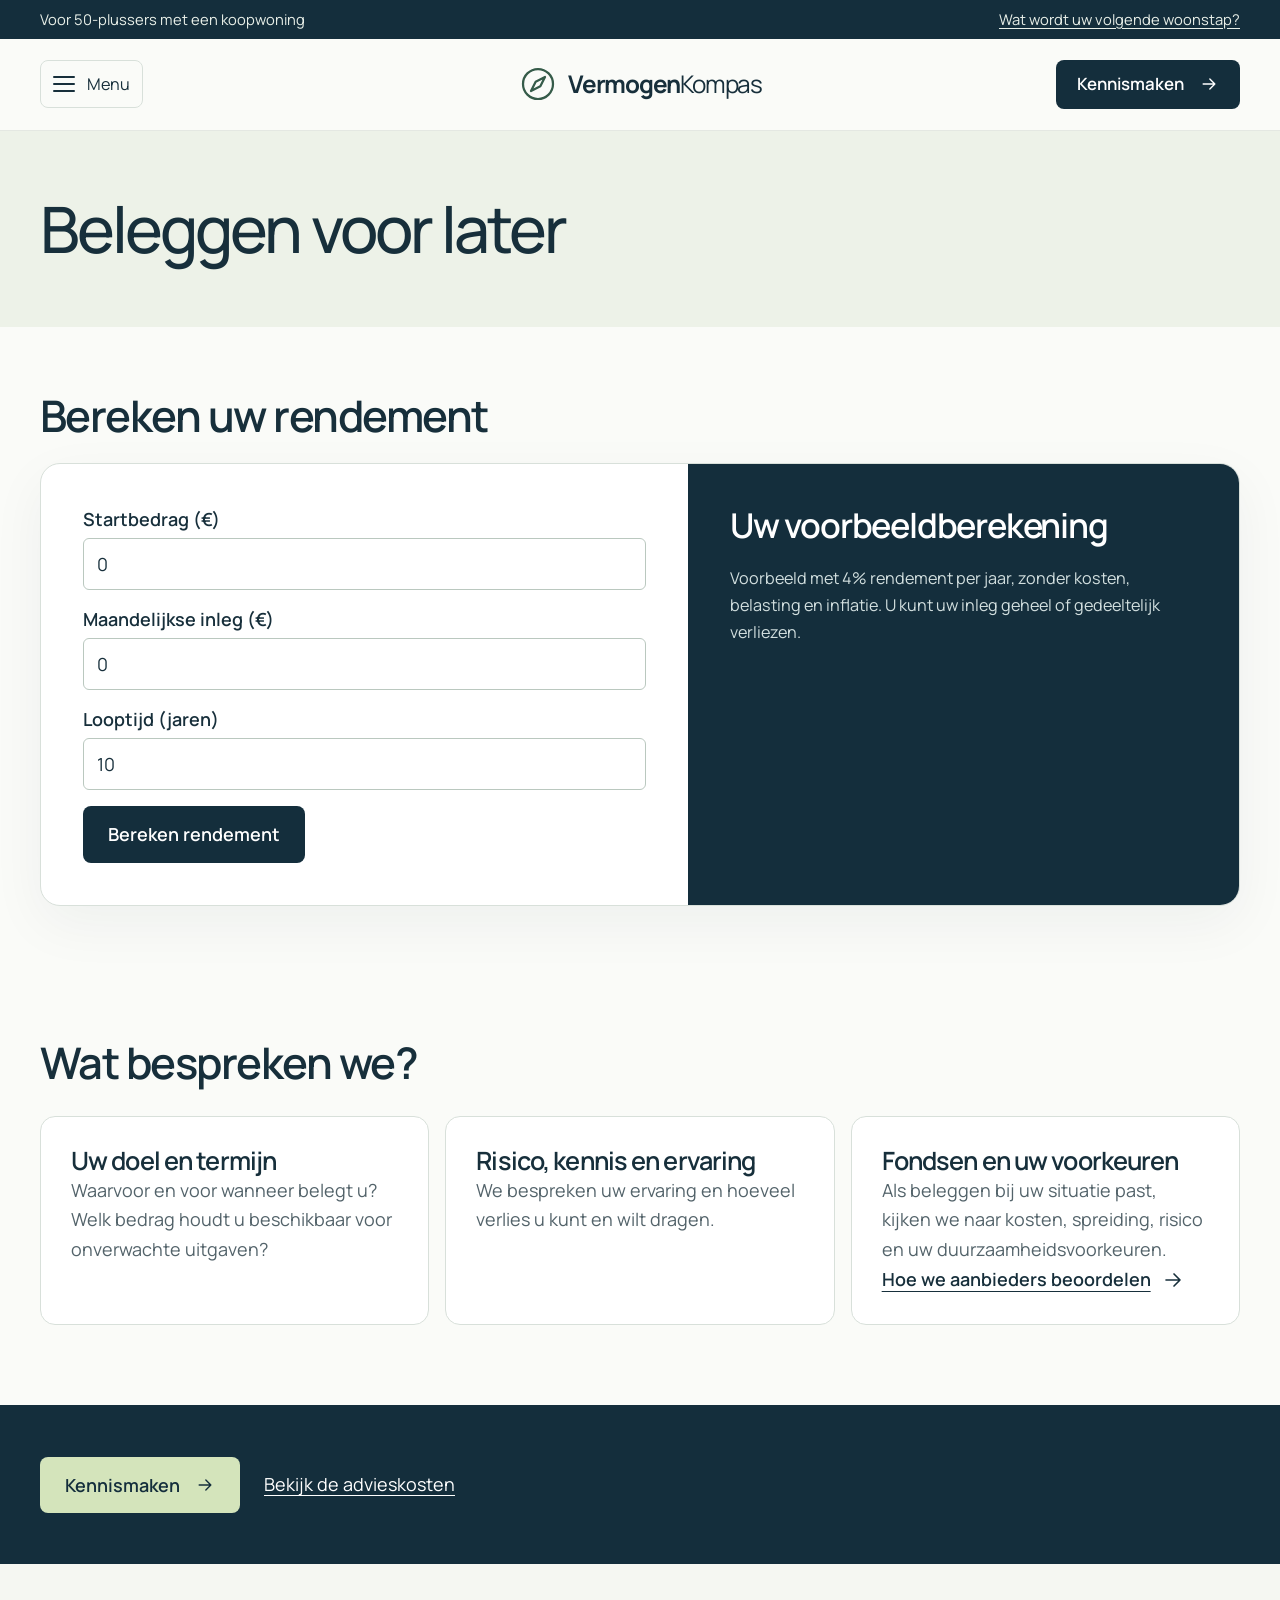
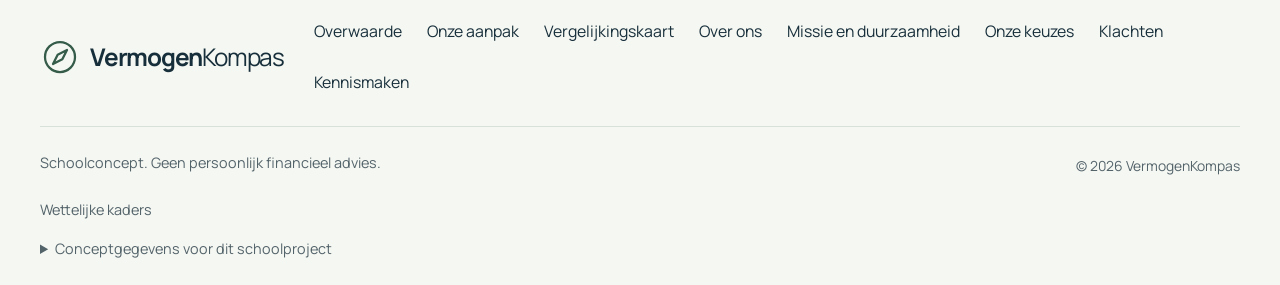
==== commit ab4d3205: "Vereenvoudig de website en voeg korte calculators toe" ====
--- a/beleggen.html
+++ b/beleggen.html
@@ -1,6 +1,8 @@
 <!doctype html><html lang="nl"><head><meta charset="utf-8"><meta name="viewport" content="width=device-width, initial-scale=1"><meta name="theme-color" content="#142e3c"><meta name="description" content="Verken of beleggen past bij uw doelen, financiële ruimte en voorkeuren. Lees hoe VermogenKompas beleggingsfondsen vergelijkt."><title>Beleggen | VermogenKompas</title><link rel="icon" type="image/svg+xml" href="data:image/svg+xml,%3Csvg xmlns='http://www.w3.org/2000/svg' viewBox='0 0 48 48'%3E%3Crect width='48' height='48' rx='12' fill='%23142e3c'/%3E%3Ccircle cx='24' cy='24' r='15' stroke='%23cfe2b6' fill='none' stroke-width='2'/%3E%3Cpath d='M31 17L27 27L17 31L21 21Z' fill='%23cfe2b6'/%3E%3C/svg%3E"><link rel="stylesheet" href="site.css"><link rel="stylesheet" href="navigation.css">
-<link rel="stylesheet" href="experience.css">
-<script src="experience.js" defer></script></head><body><svg xmlns="http://www.w3.org/2000/svg" aria-hidden="true" style="position:absolute;width:0;height:0;overflow:hidden">
+<link rel="stylesheet" href="experience.css?v=2">
+<link rel="stylesheet" href="calculator.css">
+<script src="experience.js" defer></script>
+<script src="investment-ui.js" defer></script></head><body><svg xmlns="http://www.w3.org/2000/svg" aria-hidden="true" style="position:absolute;width:0;height:0;overflow:hidden">
 <symbol id="i-compass" viewBox="0 0 24 24"><circle cx="12" cy="12" r="9"/><path d="m16.2 7.8-2.8 5.6-5.6 2.8 2.8-5.6 5.6-2.8Z"/></symbol>
 <symbol id="i-arrow" viewBox="0 0 24 24"><path d="M5 12h14m-6-6 6 6-6 6"/></symbol>
 <symbol id="i-back" viewBox="0 0 24 24"><path d="M19 12H5m6-6-6 6 6 6"/></symbol>
@@ -31,7 +33,43 @@
   <section class="page-intro">
     <div class="wrap">
       <h1>Beleggen voor later</h1>
-      <p>Wilt u vermogen opbouwen voor uw pensioen of een ander doel? Verken of beleggen bij uw plannen en financiële situatie past.</p>
+    </div>
+  </section>
+  <section class="calculator-section" id="rendement" aria-labelledby="rendement-title">
+    <div class="wrap">
+      <h2 id="rendement-title">Bereken uw rendement</h2>
+      <div class="calculator-shell">
+        <div class="calculator-input">
+          <form id="investment-form">
+            <div class="field">
+              <label for="investment-start">Startbedrag (€)</label>
+              <input id="investment-start" type="number" min="0" max="10000000" step="0.01" inputmode="decimal" value="0" required>
+            </div>
+            <div class="field">
+              <label for="investment-monthly">Maandelijkse inleg (€)</label>
+              <input id="investment-monthly" type="number" min="0" max="100000" step="0.01" inputmode="decimal" value="0" required>
+            </div>
+            <div class="field">
+              <label for="investment-years">Looptijd (jaren)</label>
+              <input id="investment-years" type="number" min="1" max="50" step="1" inputmode="numeric" value="10" required>
+            </div>
+            <button id="investment-submit" class="btn" type="submit" disabled>Bereken rendement</button>
+          </form>
+          <noscript><p>Schakel JavaScript in om het rendement te berekenen.</p></noscript>
+        </div>
+        <div class="calculator-output">
+          <h3 id="investment-placeholder">Uw voorbeeldberekening</h3>
+          <div id="investment-result" hidden>
+            <h3 id="investment-result-title" tabindex="-1">Waarde aan het einde</h3>
+            <p class="calculator-amount" id="investment-balance"></p>
+            <dl class="calculator-breakdown">
+              <dt>Totaal ingelegd</dt><dd id="investment-contributed"></dd>
+              <dt>Groei in dit voorbeeld</dt><dd id="investment-gain"></dd>
+            </dl>
+          </div>
+          <p class="calculator-assumptions">Voorbeeld met 4% rendement per jaar, zonder kosten, belasting en inflatie. U kunt uw inleg geheel of gedeeltelijk verliezen.</p>
+        </div>
+      </div>
     </div>
   </section>
   <section class="landing-links" aria-labelledby="beleggen-aanpak">
@@ -44,7 +82,7 @@
         </article>
         <article class="principle-card">
           <h3>Risico, kennis en ervaring</h3>
-          <p>We bespreken uw ervaring en hoeveel verlies u kunt en wilt dragen. U kunt uw inleg geheel of gedeeltelijk verliezen.</p>
+          <p>We bespreken uw ervaring en hoeveel verlies u kunt en wilt dragen.</p>
         </article>
         <article class="principle-card">
           <h3>Fondsen en uw voorkeuren</h3>
@@ -54,18 +92,16 @@
       </div>
     </div>
   </section>
-  <section class="page-cta" aria-labelledby="beleggen-gesprek">
-    <div class="wrap">
-      <h2 id="beleggen-gesprek">Uw plannen bespreken?</h2>
-      <p>Bespreek uw plannen in een kennismakingsgesprek. Bekijk de vergelijkingskaart voor de diensten en kosten.</p>
+  <section class="page-cta">
+    <div class="wrap page-actions">
       <a class="btn btn-light" href="index.html#contact">Kennismaken<svg class="icon" aria-hidden="true"><use href="#i-arrow"/></svg></a>
-      <p><a href="vergelijken.html#vermogenskaart">Vergelijkingskaart Vermogen opbouwen<svg class="icon" aria-hidden="true"><use href="#i-arrow"/></svg></a></p>
+      <a href="vergelijken.html#vermogenskaart">Bekijk de advieskosten</a>
     </div>
   </section>
 </main>
 <footer class="site-footer"><div class="wrap">
 <div class="footer-top"><a class="brand" href="index.html" aria-label="VermogenKompas, naar de startpagina"><svg class="icon mark" aria-hidden="true"><use href="#i-compass"/></svg><span>Vermogen<span>Kompas</span></span></a><nav class="footer-links" aria-label="Navigatie onderaan"><a href="index.html#overwaarde">Overwaarde</a><a href="index.html#werkwijze">Onze aanpak</a><a href="vergelijken.html">Vergelijkingskaart</a><a href="over-ons.html">Over ons</a><a href="missie-duurzaamheid.html">Missie en duurzaamheid</a><a href="onze-keuzes.html">Onze keuzes</a><a href="klachten.html">Klachten</a><a href="index.html#contact">Kennismaken</a></nav></div>
-<div class="footer-bottom"><p>VermogenKompas helpt 50-plussers om een passende volgende stap te vinden voor hun woning en vermogen. De informatie is bedoeld als oriëntatie en vervangt geen persoonlijk financieel advies.</p><span>© <span id="year">2026</span> VermogenKompas</span></div>
+<div class="footer-bottom"><p>Schoolconcept. Geen persoonlijk financieel advies.</p><span>© <span id="year">2026</span> VermogenKompas</span></div>
 <nav class="footer-legal" aria-label="Juridische informatie"><a href="wettelijke-kaders.html">Wettelijke kaders</a></nav>
 <details class="about-disclosure"><summary>Conceptgegevens voor dit schoolproject</summary><p>VermogenKompas, Kompaslaan 65, 2595 AB Den Haag. Telefoon 070 000 0065. E-mail info@vermogenkompas.example. Deze adresgegevens en contactgegevens zijn fictief en uitsluitend opgenomen voor het concept.</p></details>
 </div></footer><script src="site.js"></script><script src="navigation.js"></script></body></html>
--- a/experience.css
+++ b/experience.css
@@ -1,3 +1,18 @@
+.page-intro { padding-block: clamp(30px, 5vw, 64px); }
+.page-cta { padding-block: clamp(28px, 4vw, 52px); }
+
+.page-actions {
+  display: flex;
+  flex-wrap: wrap;
+  align-items: center;
+  gap: 16px 24px;
+}
+.page-actions > a:not(.btn) {
+  color: #fff;
+  text-decoration: underline;
+  text-underline-offset: 4px;
+}
+
 .page-jumps {
   display: flex;
   flex-wrap: wrap;
@@ -52,7 +67,7 @@
   main :is(.hero-actions, .page-jumps) { animation-delay: 100ms; }
 
   main details[open] > :not(summary),
-  main :is(#result-view, #contact-review, #mc-result, .mc-step):not([hidden]) {
+  main :is(#result-view, #contact-review, #mc-result, #investment-result):not([hidden]) {
     animation: content-fade 280ms ease-out;
   }
 
--- a/calculator.css
+++ b/calculator.css
@@ -0,0 +1,51 @@
+.calculator-section { padding-block: clamp(24px, 5vw, 64px); }
+.calculator-section > .wrap > h2 { margin-bottom: 22px; }
+
+.calculator-shell {
+  display: grid;
+  grid-template-columns: minmax(0, 1.08fr) minmax(0, .92fr);
+  overflow: hidden;
+  border: 1px solid var(--line);
+  border-radius: 20px;
+  background: #fff;
+  box-shadow: var(--shadow);
+}
+
+.calculator-input, .calculator-output { padding: clamp(22px, 4vw, 42px); }
+.calculator-input .field { margin-bottom: 16px; }
+.calculator-input label { font-size: 1rem; }
+.calculator-input input, .calculator-input select { min-height: 48px; }
+
+.calculator-output { background: var(--navy); color: #fff; }
+.calculator-output :is(h2, h3) {
+  margin-bottom: 12px;
+  color: #fff;
+  font-size: clamp(1.45rem, 3vw, 1.9rem);
+  scroll-margin-top: 104px;
+}
+
+.calculator-output p { color: #d2dfdf; }
+.calculator-output [tabindex="-1"]:focus { outline: 2px solid var(--mint); outline-offset: 4px; }
+.calculator-output .calculator-amount {
+  margin: 2px 0 18px;
+  color: var(--mint);
+  font-size: clamp(1.9rem, 5vw, 3.2rem);
+  font-weight: 750;
+  line-height: 1.15;
+  overflow-wrap: anywhere;
+}
+
+.calculator-assumptions { margin-top: 20px; font-size: .9rem; }
+.calculator-breakdown {
+  display: grid;
+  grid-template-columns: minmax(0, 1fr) auto;
+  gap: 8px 16px;
+  margin: 12px 0 0;
+  font-size: .9375rem;
+}
+.calculator-breakdown dd { margin: 0; font-weight: 700; text-align: right; }
+.calculator-shell [hidden] { display: none !important; }
+
+@media (max-width: 760px) {
+  .calculator-shell { grid-template-columns: minmax(0, 1fr); }
+}
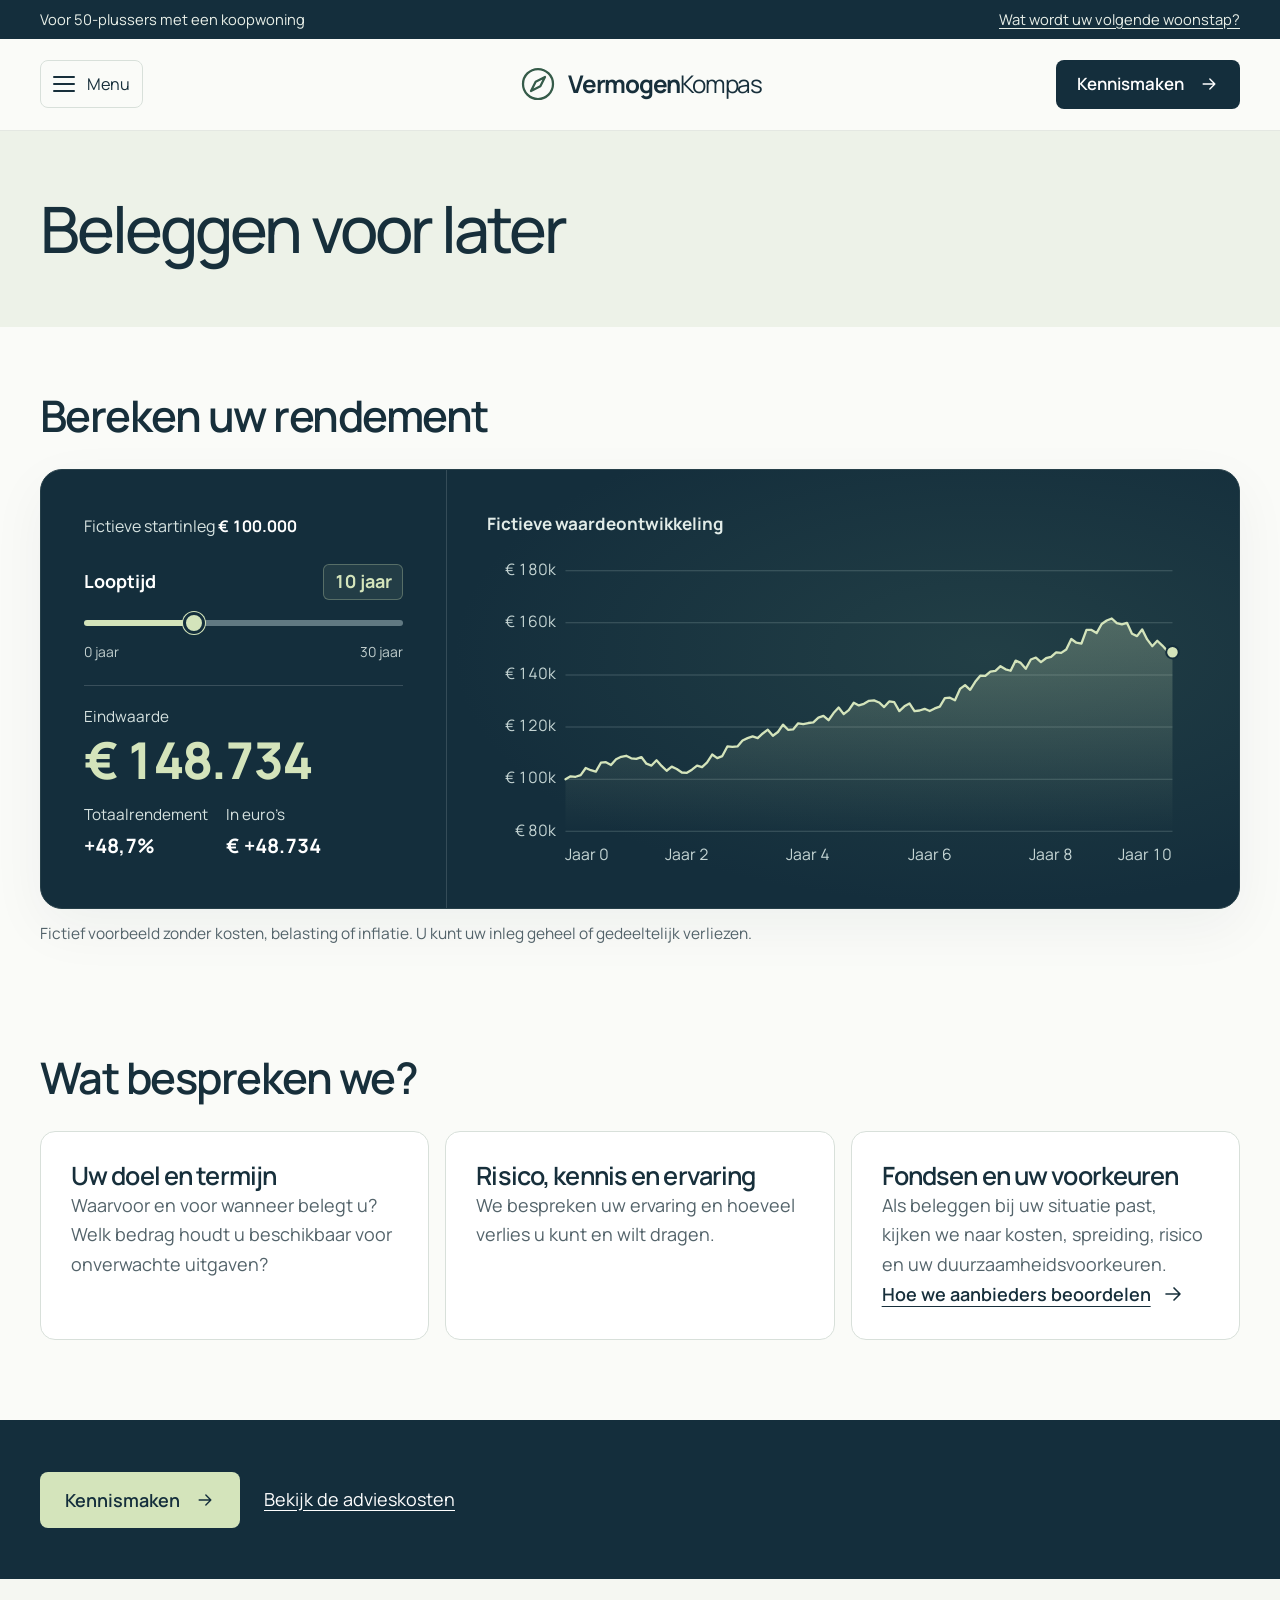
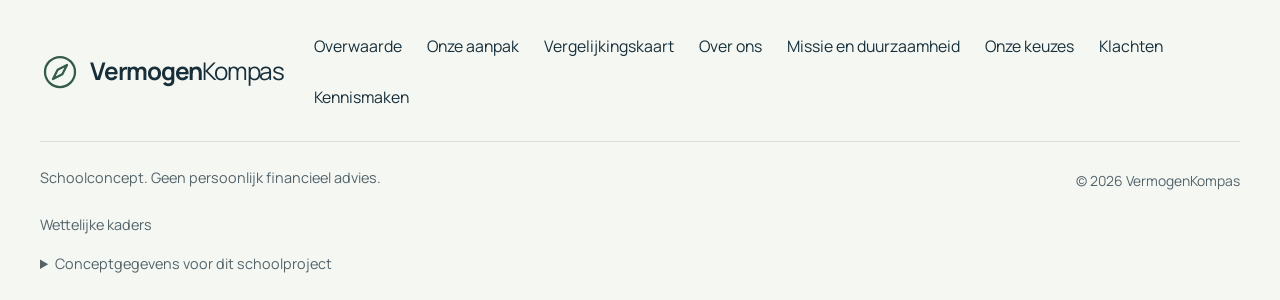
==== commit 6eadce70: "Maak rendement inzichtelijk met een interactieve grafiek" ====
--- a/beleggen.html
+++ b/beleggen.html
@@ -1,6 +1,6 @@
 <!doctype html><html lang="nl"><head><meta charset="utf-8"><meta name="viewport" content="width=device-width, initial-scale=1"><meta name="theme-color" content="#142e3c"><meta name="description" content="Verken of beleggen past bij uw doelen, financiële ruimte en voorkeuren. Lees hoe VermogenKompas beleggingsfondsen vergelijkt."><title>Beleggen | VermogenKompas</title><link rel="icon" type="image/svg+xml" href="data:image/svg+xml,%3Csvg xmlns='http://www.w3.org/2000/svg' viewBox='0 0 48 48'%3E%3Crect width='48' height='48' rx='12' fill='%23142e3c'/%3E%3Ccircle cx='24' cy='24' r='15' stroke='%23cfe2b6' fill='none' stroke-width='2'/%3E%3Cpath d='M31 17L27 27L17 31L21 21Z' fill='%23cfe2b6'/%3E%3C/svg%3E"><link rel="stylesheet" href="site.css"><link rel="stylesheet" href="navigation.css">
 <link rel="stylesheet" href="experience.css?v=2">
-<link rel="stylesheet" href="calculator.css">
+<link rel="stylesheet" href="investment.css">
 <script src="experience.js" defer></script>
 <script src="investment-ui.js" defer></script></head><body><svg xmlns="http://www.w3.org/2000/svg" aria-hidden="true" style="position:absolute;width:0;height:0;overflow:hidden">
 <symbol id="i-compass" viewBox="0 0 24 24"><circle cx="12" cy="12" r="9"/><path d="m16.2 7.8-2.8 5.6-5.6 2.8 2.8-5.6 5.6-2.8Z"/></symbol>
@@ -35,41 +35,56 @@
       <h1>Beleggen voor later</h1>
     </div>
   </section>
-  <section class="calculator-section" id="rendement" aria-labelledby="rendement-title">
+  <section class="investment-section" id="rendement" aria-labelledby="rendement-title">
     <div class="wrap">
       <h2 id="rendement-title">Bereken uw rendement</h2>
-      <div class="calculator-shell">
-        <div class="calculator-input">
-          <form id="investment-form">
-            <div class="field">
-              <label for="investment-start">Startbedrag (€)</label>
-              <input id="investment-start" type="number" min="0" max="10000000" step="0.01" inputmode="decimal" value="0" required>
+      <div class="investment-dashboard">
+        <div class="investment-controls">
+          <p class="investment-starting-value">Fictieve startinleg <strong>€ 100.000</strong></p>
+          <div class="investment-duration">
+            <div class="investment-duration-heading">
+              <label for="investment-years">Looptijd</label>
+              <output id="investment-years-label" for="investment-years" aria-live="off">10 jaar</output>
             </div>
-            <div class="field">
-              <label for="investment-monthly">Maandelijkse inleg (€)</label>
-              <input id="investment-monthly" type="number" min="0" max="100000" step="0.01" inputmode="decimal" value="0" required>
+            <input id="investment-years" type="range" min="0" max="30" step="1" value="10" aria-valuetext="10 jaar" disabled>
+            <div class="investment-range-endpoints" aria-hidden="true"><span>0 jaar</span><span>30 jaar</span></div>
+          </div>
+          <dl class="investment-stats">
+            <div class="investment-total">
+              <dt>Eindwaarde</dt>
+              <dd id="investment-balance"></dd>
             </div>
-            <div class="field">
-              <label for="investment-years">Looptijd (jaren)</label>
-              <input id="investment-years" type="number" min="1" max="50" step="1" inputmode="numeric" value="10" required>
+            <div>
+              <dt>Totaalrendement</dt>
+              <dd id="investment-return"></dd>
             </div>
-            <button id="investment-submit" class="btn" type="submit" disabled>Bereken rendement</button>
-          </form>
-          <noscript><p>Schakel JavaScript in om het rendement te berekenen.</p></noscript>
+            <div>
+              <dt>In euro’s</dt>
+              <dd id="investment-gain"></dd>
+            </div>
+          </dl>
+          <noscript><p>Schakel JavaScript in om de grafiek te gebruiken.</p></noscript>
         </div>
-        <div class="calculator-output">
-          <h3 id="investment-placeholder">Uw voorbeeldberekening</h3>
-          <div id="investment-result" hidden>
-            <h3 id="investment-result-title" tabindex="-1">Waarde aan het einde</h3>
-            <p class="calculator-amount" id="investment-balance"></p>
-            <dl class="calculator-breakdown">
-              <dt>Totaal ingelegd</dt><dd id="investment-contributed"></dd>
-              <dt>Groei in dit voorbeeld</dt><dd id="investment-gain"></dd>
-            </dl>
-          </div>
-          <p class="calculator-assumptions">Voorbeeld met 4% rendement per jaar, zonder kosten, belasting en inflatie. U kunt uw inleg geheel of gedeeltelijk verliezen.</p>
-        </div>
+        <figure class="investment-figure">
+          <figcaption>Fictieve waardeontwikkeling</figcaption>
+          <svg id="investment-chart" viewBox="0 0 680 300" role="img" aria-labelledby="investment-chart-title investment-chart-desc">
+            <title id="investment-chart-title">Fictieve waardeontwikkeling in euro’s</title>
+            <desc id="investment-chart-desc">De grafiek toont de waarde over de gekozen looptijd.</desc>
+            <defs>
+              <linearGradient id="investment-area-fill" x1="0%" y1="0%" x2="0%" y2="100%">
+                <stop offset="0%" stop-color="#cfe2b6" stop-opacity=".28"/>
+                <stop offset="100%" stop-color="#cfe2b6" stop-opacity="0"/>
+              </linearGradient>
+            </defs>
+            <g id="investment-grid" aria-hidden="true"></g>
+            <path id="investment-area" aria-hidden="true"/>
+            <path id="investment-line" aria-hidden="true"/>
+            <circle id="investment-point" r="6" aria-hidden="true" hidden/>
+            <g id="investment-axis" aria-hidden="true"></g>
+          </svg>
+        </figure>
       </div>
+      <p class="investment-disclosure">Fictief voorbeeld zonder kosten, belasting of inflatie. U kunt uw inleg geheel of gedeeltelijk verliezen.</p>
     </div>
   </section>
   <section class="landing-links" aria-labelledby="beleggen-aanpak">
--- a/investment.css
+++ b/investment.css
@@ -0,0 +1,190 @@
+.investment-section {
+  padding-block: clamp(30px, 5vw, 68px) clamp(18px, 3vw, 38px);
+}
+
+.investment-section h2 { margin-bottom: clamp(16px, 2.4vw, 28px); }
+.landing-links[aria-labelledby="beleggen-aanpak"] .principle-card { overflow-wrap: anywhere; hyphens: auto; }
+
+.investment-dashboard {
+  display: grid;
+  grid-template-columns: minmax(310px, .77fr) minmax(0, 1.5fr);
+  overflow: hidden;
+  border: 1px solid #263f49;
+  border-radius: 22px;
+  background: var(--navy);
+  color: #fff;
+  box-shadow: var(--shadow);
+}
+
+.investment-controls {
+  min-width: 0;
+  padding: clamp(21px, 4vw, 43px);
+  border-inline-end: 1px solid #ffffff24;
+}
+
+.investment-starting-value {
+  margin-bottom: 25px;
+  color: #d6e2e0;
+  font-size: .89rem;
+}
+
+.investment-starting-value strong { color: #fff; font-variant-numeric: tabular-nums; }
+
+.investment-duration-heading,
+.investment-range-endpoints {
+  display: flex;
+  align-items: center;
+  justify-content: space-between;
+  gap: 8px;
+}
+
+.investment-duration-heading { font-weight: 700; }
+
+.investment-duration-heading output {
+  padding: 2px 10px;
+  border: 1px solid #cfe2b64d;
+  border-radius: 6px;
+  color: var(--mint);
+  background: #cfe2b615;
+  font-variant-numeric: tabular-nums;
+}
+
+#investment-years {
+  --investment-progress: 33.333%;
+  display: block;
+  width: 100%;
+  height: 44px;
+  margin: 1px 0 0;
+  padding: 0;
+  appearance: none;
+  border: 0;
+  border-radius: 8px;
+  background: transparent;
+  cursor: pointer;
+}
+
+#investment-years:focus-visible { outline: 2px solid var(--mint); outline-offset: 3px; }
+#investment-years:disabled { cursor: default; }
+
+#investment-years::-webkit-slider-runnable-track {
+  height: 6px;
+  border-radius: 6px;
+  background: linear-gradient(to right, var(--mint) var(--investment-progress), #617982 var(--investment-progress));
+}
+
+#investment-years::-moz-range-track {
+  height: 6px;
+  border-radius: 6px;
+  background: linear-gradient(to right, var(--mint) var(--investment-progress), #617982 var(--investment-progress));
+}
+
+#investment-years::-webkit-slider-thumb {
+  width: 22px;
+  height: 22px;
+  margin-top: -8px;
+  appearance: none;
+  border: 3px solid var(--navy);
+  border-radius: 50%;
+  background: var(--mint);
+  box-shadow: 0 0 0 1px var(--mint);
+}
+
+#investment-years::-moz-range-thumb {
+  box-sizing: border-box;
+  width: 22px;
+  height: 22px;
+  border: 3px solid var(--navy);
+  border-radius: 50%;
+  background: var(--mint);
+  box-shadow: 0 0 0 1px var(--mint);
+}
+
+.investment-range-endpoints { margin-top: -4px; color: #c1cecd; font-size: .77rem; }
+
+.investment-stats {
+  display: grid;
+  grid-template-columns: auto minmax(0, 1fr);
+  gap: 13px 18px;
+  margin: 21px 0 0;
+  padding-top: 18px;
+  border-top: 1px solid #ffffff28;
+}
+
+.investment-stats dt { color: #d6e2e0; font-size: .85rem; }
+.investment-stats dd {
+  margin: 3px 0 0;
+  font-size: 1.1rem;
+  font-weight: 700;
+  font-variant-numeric: tabular-nums;
+  overflow-wrap: anywhere;
+}
+
+.investment-total { grid-column: 1 / -1; }
+.investment-total dd {
+  color: var(--mint);
+  font-size: clamp(1.88rem, 4.3vw, 2.82rem);
+  font-weight: 750;
+  letter-spacing: -.045em;
+  line-height: 1.12;
+}
+
+.investment-figure {
+  display: flex;
+  min-width: 0;
+  flex-direction: column;
+  justify-content: center;
+  gap: 16px;
+  margin: 0;
+  padding: clamp(19px, 3.5vw, 40px);
+  background: radial-gradient(ellipse at 68% 42%, #3556536b, transparent 70%);
+}
+
+.investment-figure figcaption { color: #e2ece8; font-size: .95rem; font-weight: 700; }
+#investment-chart { display: block; width: 100%; height: auto; overflow: visible; }
+
+.investment-gridline { stroke: #c1d4d1; stroke-opacity: .24; stroke-width: 1; vector-effect: non-scaling-stroke; }
+.investment-axis-label { fill: #c5d5d4; font-size: 15px; font-variant-numeric: tabular-nums; }
+#investment-area { fill: url(#investment-area-fill); }
+#investment-line {
+  fill: none;
+  stroke: var(--mint);
+  stroke-width: 2.3;
+  stroke-linecap: round;
+  stroke-linejoin: round;
+  vector-effect: non-scaling-stroke;
+}
+
+#investment-point {
+  fill: var(--mint);
+  stroke: var(--navy);
+  stroke-width: 2;
+  vector-effect: non-scaling-stroke;
+}
+
+#investment-point[hidden] { display: none; }
+.investment-disclosure { margin-top: 12px; color: var(--muted); font-size: .86rem; }
+
+@media (max-width: 760px) {
+  .investment-dashboard { grid-template-columns: minmax(0, 1fr); }
+
+  .investment-controls {
+    border-inline-end: 0;
+    border-block-end: 1px solid #ffffff24;
+    padding: clamp(18px, 5vw, 30px);
+  }
+
+  .investment-figure {
+    gap: 10px;
+    padding: 19px clamp(10px, 3vw, 24px) 15px;
+  }
+
+  .investment-figure figcaption { padding-inline: 8px; }
+}
+
+@media (forced-colors: active) {
+  #investment-years { appearance: auto; }
+  .investment-gridline { stroke: GrayText; }
+  .investment-axis-label { fill: CanvasText; }
+  #investment-line { stroke: CanvasText; }
+  #investment-point { fill: CanvasText; stroke: Canvas; }
+}
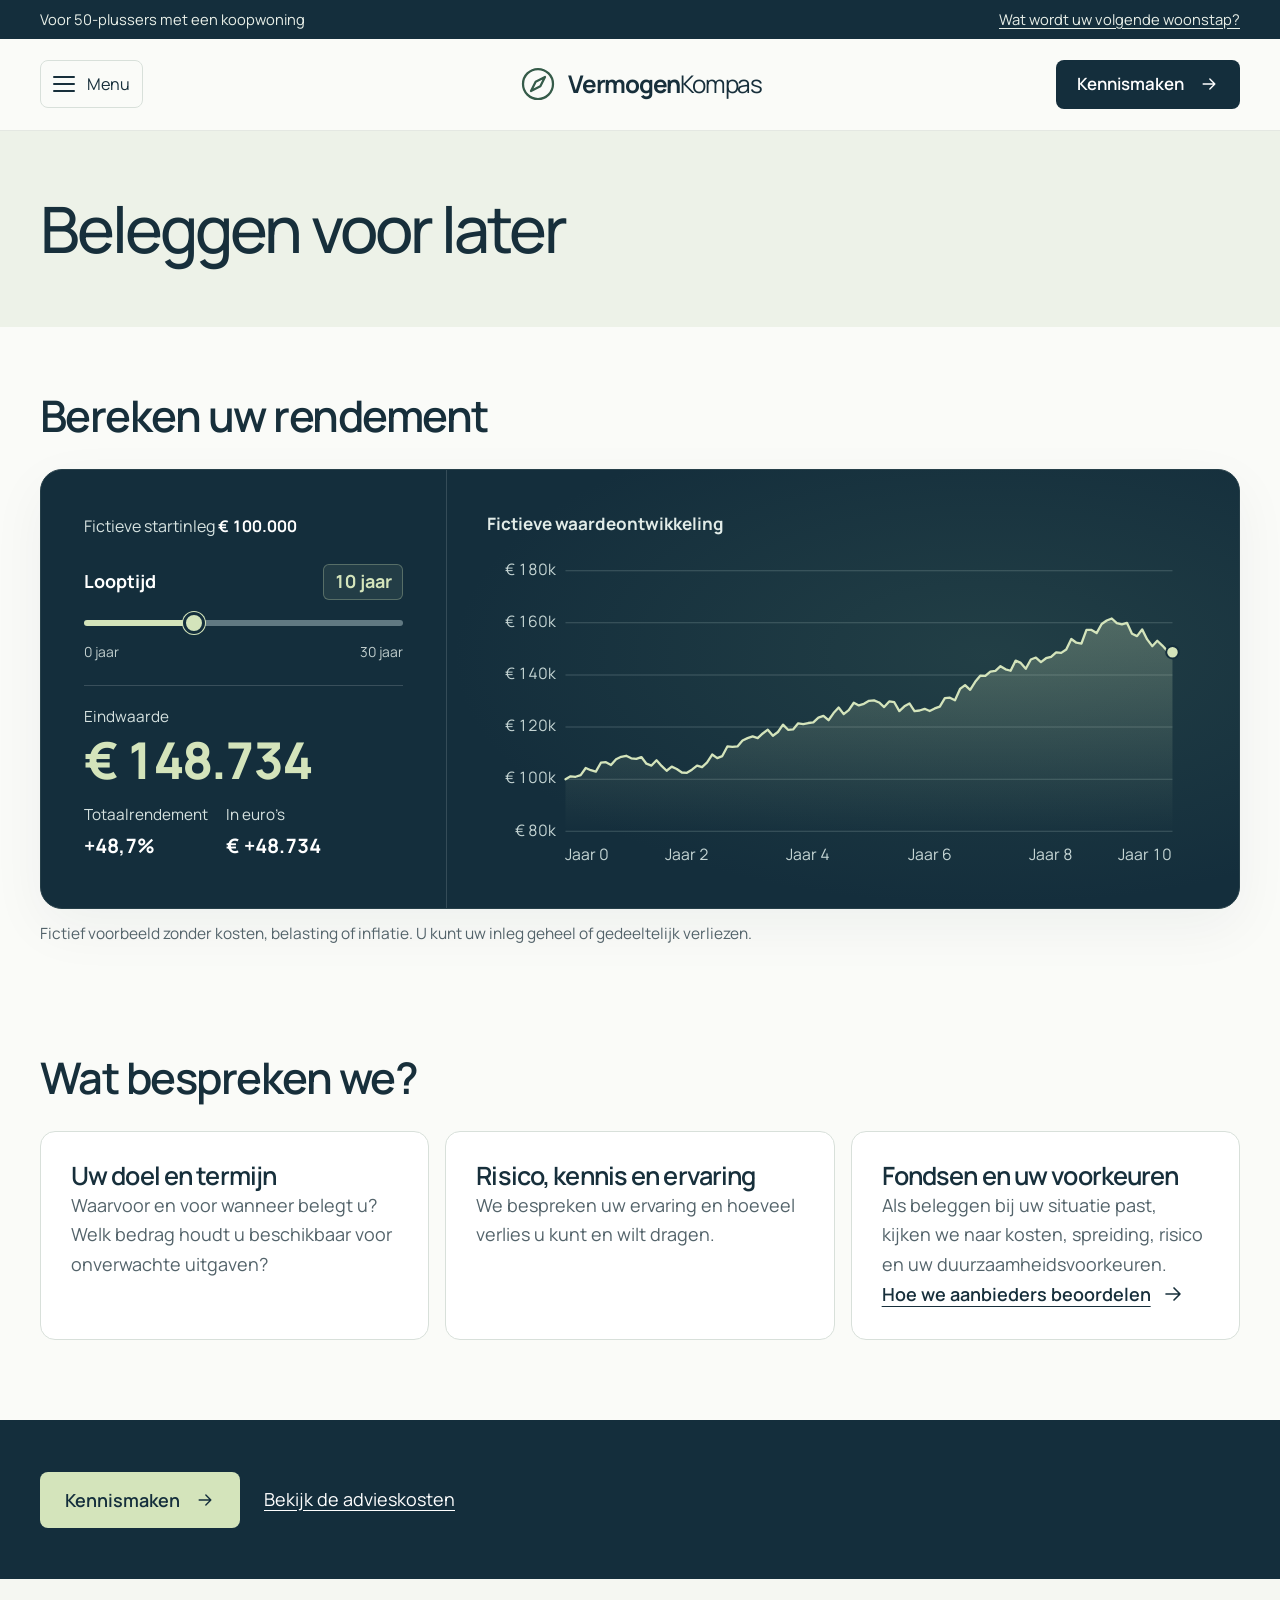
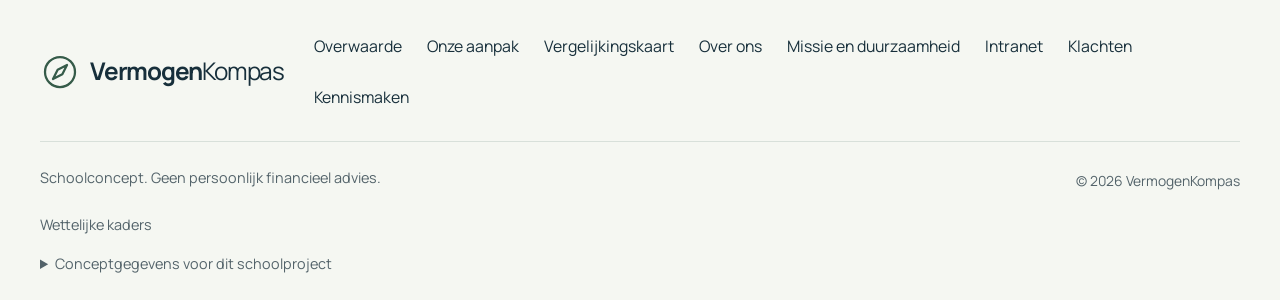
==== commit 1364d015: "Breid woonwensen uit, voeg Intranet toe en licht de keuze voor a.s.r. toe" ====
--- a/beleggen.html
+++ b/beleggen.html
@@ -1,8 +1,8 @@
-<!doctype html><html lang="nl"><head><meta charset="utf-8"><meta name="viewport" content="width=device-width, initial-scale=1"><meta name="theme-color" content="#142e3c"><meta name="description" content="Verken of beleggen past bij uw doelen, financiële ruimte en voorkeuren. Lees hoe VermogenKompas beleggingsfondsen vergelijkt."><title>Beleggen | VermogenKompas</title><link rel="icon" type="image/svg+xml" href="data:image/svg+xml,%3Csvg xmlns='http://www.w3.org/2000/svg' viewBox='0 0 48 48'%3E%3Crect width='48' height='48' rx='12' fill='%23142e3c'/%3E%3Ccircle cx='24' cy='24' r='15' stroke='%23cfe2b6' fill='none' stroke-width='2'/%3E%3Cpath d='M31 17L27 27L17 31L21 21Z' fill='%23cfe2b6'/%3E%3C/svg%3E"><link rel="stylesheet" href="site.css"><link rel="stylesheet" href="navigation.css">
+<!doctype html><html lang="nl"><head><meta charset="utf-8"><meta name="viewport" content="width=device-width, initial-scale=1"><meta name="theme-color" content="#142e3c"><meta name="description" content="Verken of beleggen past bij uw doelen, financiële ruimte en voorkeuren. Lees hoe VermogenKompas beleggingsfondsen vergelijkt."><title>Beleggen | VermogenKompas</title><link rel="icon" type="image/svg+xml" href="data:image/svg+xml,%3Csvg xmlns='http://www.w3.org/2000/svg' viewBox='0 0 48 48'%3E%3Crect width='48' height='48' rx='12' fill='%23142e3c'/%3E%3Ccircle cx='24' cy='24' r='15' stroke='%23cfe2b6' fill='none' stroke-width='2'/%3E%3Cpath d='M31 17L27 27L17 31L21 21Z' fill='%23cfe2b6'/%3E%3C/svg%3E"><link rel="stylesheet" href="site.css"><link rel="stylesheet" href="navigation.css?v=2">
 <link rel="stylesheet" href="experience.css?v=2">
 <link rel="stylesheet" href="investment.css">
 <script src="experience.js" defer></script>
-<script src="investment-ui.js" defer></script></head><body><svg xmlns="http://www.w3.org/2000/svg" aria-hidden="true" style="position:absolute;width:0;height:0;overflow:hidden">
+<script src="investment-ui.js?v=2" defer></script></head><body><svg xmlns="http://www.w3.org/2000/svg" aria-hidden="true" style="position:absolute;width:0;height:0;overflow:hidden">
 <symbol id="i-compass" viewBox="0 0 24 24"><circle cx="12" cy="12" r="9"/><path d="m16.2 7.8-2.8 5.6-5.6 2.8 2.8-5.6 5.6-2.8Z"/></symbol>
 <symbol id="i-arrow" viewBox="0 0 24 24"><path d="M5 12h14m-6-6 6 6-6 6"/></symbol>
 <symbol id="i-back" viewBox="0 0 24 24"><path d="M19 12H5m6-6-6 6 6 6"/></symbol>
@@ -25,7 +25,7 @@
 <a class="brand" href="index.html" aria-label="VermogenKompas, naar de startpagina"><svg class="icon mark" aria-hidden="true"><use href="#i-compass"/></svg><span>Vermogen<span>Kompas</span></span></a>
 <a href="index.html#contact" class="btn header-contact">Kennismaken<svg class="icon" aria-hidden="true"><use href="#i-arrow"/></svg></a>
 </div>
-<div class="navigation-panel" id="navigation-panel"><div class="navigation-clip"><nav class="main-nav wrap" id="main-nav" aria-label="Hoofdnavigatie"><div class="nav-group"><span class="nav-group-title">Wonen &amp; vermogen</span><a href="hypotheek.html">Hypotheek berekenen<svg class="icon" aria-hidden="true"><use href="#i-arrow"/></svg></a><a href="woonwensen.html">Uw woonwensen<svg class="icon" aria-hidden="true"><use href="#i-arrow"/></svg></a><a href="beleggen.html" aria-current="page">Beleggen<svg class="icon" aria-hidden="true"><use href="#i-arrow"/></svg></a><a href="vergelijken.html">Vergelijkingskaart<svg class="icon" aria-hidden="true"><use href="#i-arrow"/></svg></a></div><div class="nav-group"><span class="nav-group-title">VermogenKompas</span><a href="over-ons.html">Over ons<svg class="icon" aria-hidden="true"><use href="#i-arrow"/></svg></a><a href="missie-duurzaamheid.html">Missie en duurzaamheid<svg class="icon" aria-hidden="true"><use href="#i-arrow"/></svg></a><a href="onze-keuzes.html">Onze keuzes<svg class="icon" aria-hidden="true"><use href="#i-arrow"/></svg></a><a href="klachten.html">Klachten<svg class="icon" aria-hidden="true"><use href="#i-arrow"/></svg></a><a href="wettelijke-kaders.html">Wettelijke kaders<svg class="icon" aria-hidden="true"><use href="#i-arrow"/></svg></a></div></nav></div></div>
+<div class="navigation-panel" id="navigation-panel"><div class="navigation-clip"><nav class="main-nav wrap" id="main-nav" aria-label="Hoofdnavigatie"><div class="nav-group" role="group" aria-labelledby="nav-wonen"><span class="nav-group-title" id="nav-wonen">Wonen</span><a href="hypotheek.html">Hypotheek berekenen<svg class="icon" aria-hidden="true"><use href="#i-arrow"/></svg></a><a href="woonwensen.html">Uw woonwensen<svg class="icon" aria-hidden="true"><use href="#i-arrow"/></svg></a></div><div class="nav-group" role="group" aria-labelledby="nav-vermogen"><span class="nav-group-title" id="nav-vermogen">Vermogen</span><a href="beleggen.html" aria-current="page">Beleggen<svg class="icon" aria-hidden="true"><use href="#i-arrow"/></svg></a><a href="vergelijken.html">Vergelijkingskaart<svg class="icon" aria-hidden="true"><use href="#i-arrow"/></svg></a></div><div class="nav-group" role="group" aria-labelledby="nav-vermogenkompas"><span class="nav-group-title" id="nav-vermogenkompas">VermogenKompas</span><a href="over-ons.html">Over ons<svg class="icon" aria-hidden="true"><use href="#i-arrow"/></svg></a><a href="missie-duurzaamheid.html">Missie en duurzaamheid<svg class="icon" aria-hidden="true"><use href="#i-arrow"/></svg></a><a href="intranet.html">Intranet<svg class="icon" aria-hidden="true"><use href="#i-arrow"/></svg></a><a href="klachten.html">Klachten<svg class="icon" aria-hidden="true"><use href="#i-arrow"/></svg></a><a href="wettelijke-kaders.html">Wettelijke kaders<svg class="icon" aria-hidden="true"><use href="#i-arrow"/></svg></a></div></nav></div></div>
 </header>
 <button class="menu-backdrop" type="button" tabindex="-1" aria-hidden="true"></button>
 <noscript><style>.navigation-panel{position:static;grid-template-rows:1fr;visibility:visible;opacity:1}.navigation-panel .nav-group a{opacity:1;transform:none}.site-header{position:relative}.site-header .menu-button{display:none}</style></noscript>
@@ -102,7 +102,7 @@
         <article class="principle-card">
           <h3>Fondsen en uw voorkeuren</h3>
           <p>Als beleggen bij uw situatie past, kijken we naar kosten, spreiding, risico en uw duurzaamheidsvoorkeuren.</p>
-          <a class="text-link" href="onze-keuzes.html#beleggen">Hoe we aanbieders beoordelen<svg class="icon" aria-hidden="true"><use href="#i-arrow"/></svg></a>
+          <a class="text-link" href="intranet.html#beleggen">Hoe we aanbieders beoordelen<svg class="icon" aria-hidden="true"><use href="#i-arrow"/></svg></a>
         </article>
       </div>
     </div>
@@ -115,7 +115,7 @@
   </section>
 </main>
 <footer class="site-footer"><div class="wrap">
-<div class="footer-top"><a class="brand" href="index.html" aria-label="VermogenKompas, naar de startpagina"><svg class="icon mark" aria-hidden="true"><use href="#i-compass"/></svg><span>Vermogen<span>Kompas</span></span></a><nav class="footer-links" aria-label="Navigatie onderaan"><a href="index.html#overwaarde">Overwaarde</a><a href="index.html#werkwijze">Onze aanpak</a><a href="vergelijken.html">Vergelijkingskaart</a><a href="over-ons.html">Over ons</a><a href="missie-duurzaamheid.html">Missie en duurzaamheid</a><a href="onze-keuzes.html">Onze keuzes</a><a href="klachten.html">Klachten</a><a href="index.html#contact">Kennismaken</a></nav></div>
+<div class="footer-top"><a class="brand" href="index.html" aria-label="VermogenKompas, naar de startpagina"><svg class="icon mark" aria-hidden="true"><use href="#i-compass"/></svg><span>Vermogen<span>Kompas</span></span></a><nav class="footer-links" aria-label="Navigatie onderaan"><a href="index.html#overwaarde">Overwaarde</a><a href="index.html#werkwijze">Onze aanpak</a><a href="vergelijken.html">Vergelijkingskaart</a><a href="over-ons.html">Over ons</a><a href="missie-duurzaamheid.html">Missie en duurzaamheid</a><a href="intranet.html">Intranet</a><a href="klachten.html">Klachten</a><a href="index.html#contact">Kennismaken</a></nav></div>
 <div class="footer-bottom"><p>Schoolconcept. Geen persoonlijk financieel advies.</p><span>© <span id="year">2026</span> VermogenKompas</span></div>
 <nav class="footer-legal" aria-label="Juridische informatie"><a href="wettelijke-kaders.html">Wettelijke kaders</a></nav>
 <details class="about-disclosure"><summary>Conceptgegevens voor dit schoolproject</summary><p>VermogenKompas, Kompaslaan 65, 2595 AB Den Haag. Telefoon 070 000 0065. E-mail info@vermogenkompas.example. Deze adresgegevens en contactgegevens zijn fictief en uitsluitend opgenomen voor het concept.</p></details>
--- a/navigation.css
+++ b/navigation.css
@@ -12,15 +12,16 @@
 .navigation-panel{position:absolute;top:100%;left:0;right:0;display:grid;grid-template-rows:0fr;visibility:hidden;opacity:0;background:var(--paper);box-shadow:0 24px 35px #142e3c12;transition:grid-template-rows .42s cubic-bezier(.22,1,.36,1),opacity .25s,visibility .42s}
 .navigation-panel.is-open{grid-template-rows:1fr;visibility:visible;opacity:1}
 .navigation-clip{min-height:0;overflow:hidden}
-.site-header .main-nav{position:static;display:grid;grid-template-columns:1fr 1fr;align-items:start;gap:20px 70px;padding:30px 0 38px;border:0;background:transparent;box-shadow:none;max-height:calc(100dvh - 135px);overflow-y:auto}
+.site-header .main-nav{position:static;display:grid;grid-template-columns:repeat(3,minmax(0,1fr));align-items:start;gap:20px clamp(25px,5vw,70px);padding:30px 0 38px;border:0;background:transparent;box-shadow:none;max-height:calc(100dvh - 135px);overflow-y:auto}
 .nav-group{display:grid;gap:1px}.nav-group-title{color:var(--muted);font-size:.72rem;font-weight:700;text-transform:uppercase;letter-spacing:.1em;padding:0 12px 12px}
-.nav-group a{display:flex;align-items:center;justify-content:space-between;gap:20px;padding:12px;border-radius:8px;font-size:1rem;line-height:1.4;transform:translateY(-8px);opacity:0;transition:background .2s,transform .35s,opacity .25s}
+.nav-group a{display:flex;align-items:center;justify-content:space-between;gap:12px;padding:12px;border-radius:8px;font-size:1rem;line-height:1.4;transform:translateY(-8px);opacity:0;transition:background .2s,transform .35s,opacity .25s}
 .is-open .nav-group a{transform:translateY(0);opacity:1}
 .is-open .nav-group a:nth-of-type(2){transition-delay:0s,.04s,.04s}.is-open .nav-group a:nth-of-type(3){transition-delay:0s,.08s,.08s}.is-open .nav-group a:nth-of-type(4){transition-delay:0s,.12s,.12s}.is-open .nav-group a:nth-of-type(5){transition-delay:0s,.16s,.16s}
 .nav-group a:hover,.nav-group a[aria-current="page"]{background:var(--pale);color:var(--green)}
-.nav-group a .icon{width:18px;height:18px;transition:transform .2s}.nav-group a:hover .icon{transform:translateX(4px)}
+.nav-group a .icon{width:18px;height:18px;flex-shrink:0;transition:transform .2s}.nav-group a:hover .icon{transform:translateX(4px)}
 .menu-backdrop{position:fixed;inset:0;z-index:25;border:0;background:#0e25314d;opacity:0;visibility:hidden;cursor:default;transition:opacity .35s,visibility .35s}
 .menu-backdrop.is-open{opacity:1;visibility:visible}
+@media(max-width:850px){.site-header .main-nav{grid-template-columns:repeat(2,minmax(0,1fr))}}
 @media(max-width:760px){.site-header .nav-shell{min-height:77px;gap:10px}.site-header .main-nav{gap:25px;padding:24px 0 28px;max-height:calc(100dvh - 115px)}.nav-group a{font-size:.92rem;padding:11px 8px}.nav-group-title{padding-left:8px}.site-header .menu-button>span:last-child{display:none}.header-contact{font-size:.8rem;padding:11px 13px;gap:8px}.header-contact .icon{display:none}.site-header .brand{font-size:1.05rem;gap:6px}.site-header .brand .mark{width:29px;height:29px}}
 @media(max-width:480px){.site-header .nav-shell{width:calc(100% - 24px);gap:6px}.site-header .brand{font-size:.85rem;gap:4px}.site-header .brand .mark{width:24px;height:24px}.header-contact{font-size:.7rem;padding:10px 9px;min-height:44px}.site-header .menu-button{min-width:44px;min-height:44px;padding:10px}.site-header .main-nav{grid-template-columns:1fr;gap:22px}.nav-group a{font-size:1rem}}
 @media(max-width:360px){.site-header .brand{font-size:.62rem;gap:3px}.site-header .brand .mark{width:20px;height:20px}.header-contact{font-size:.65rem;padding-inline:7px}}
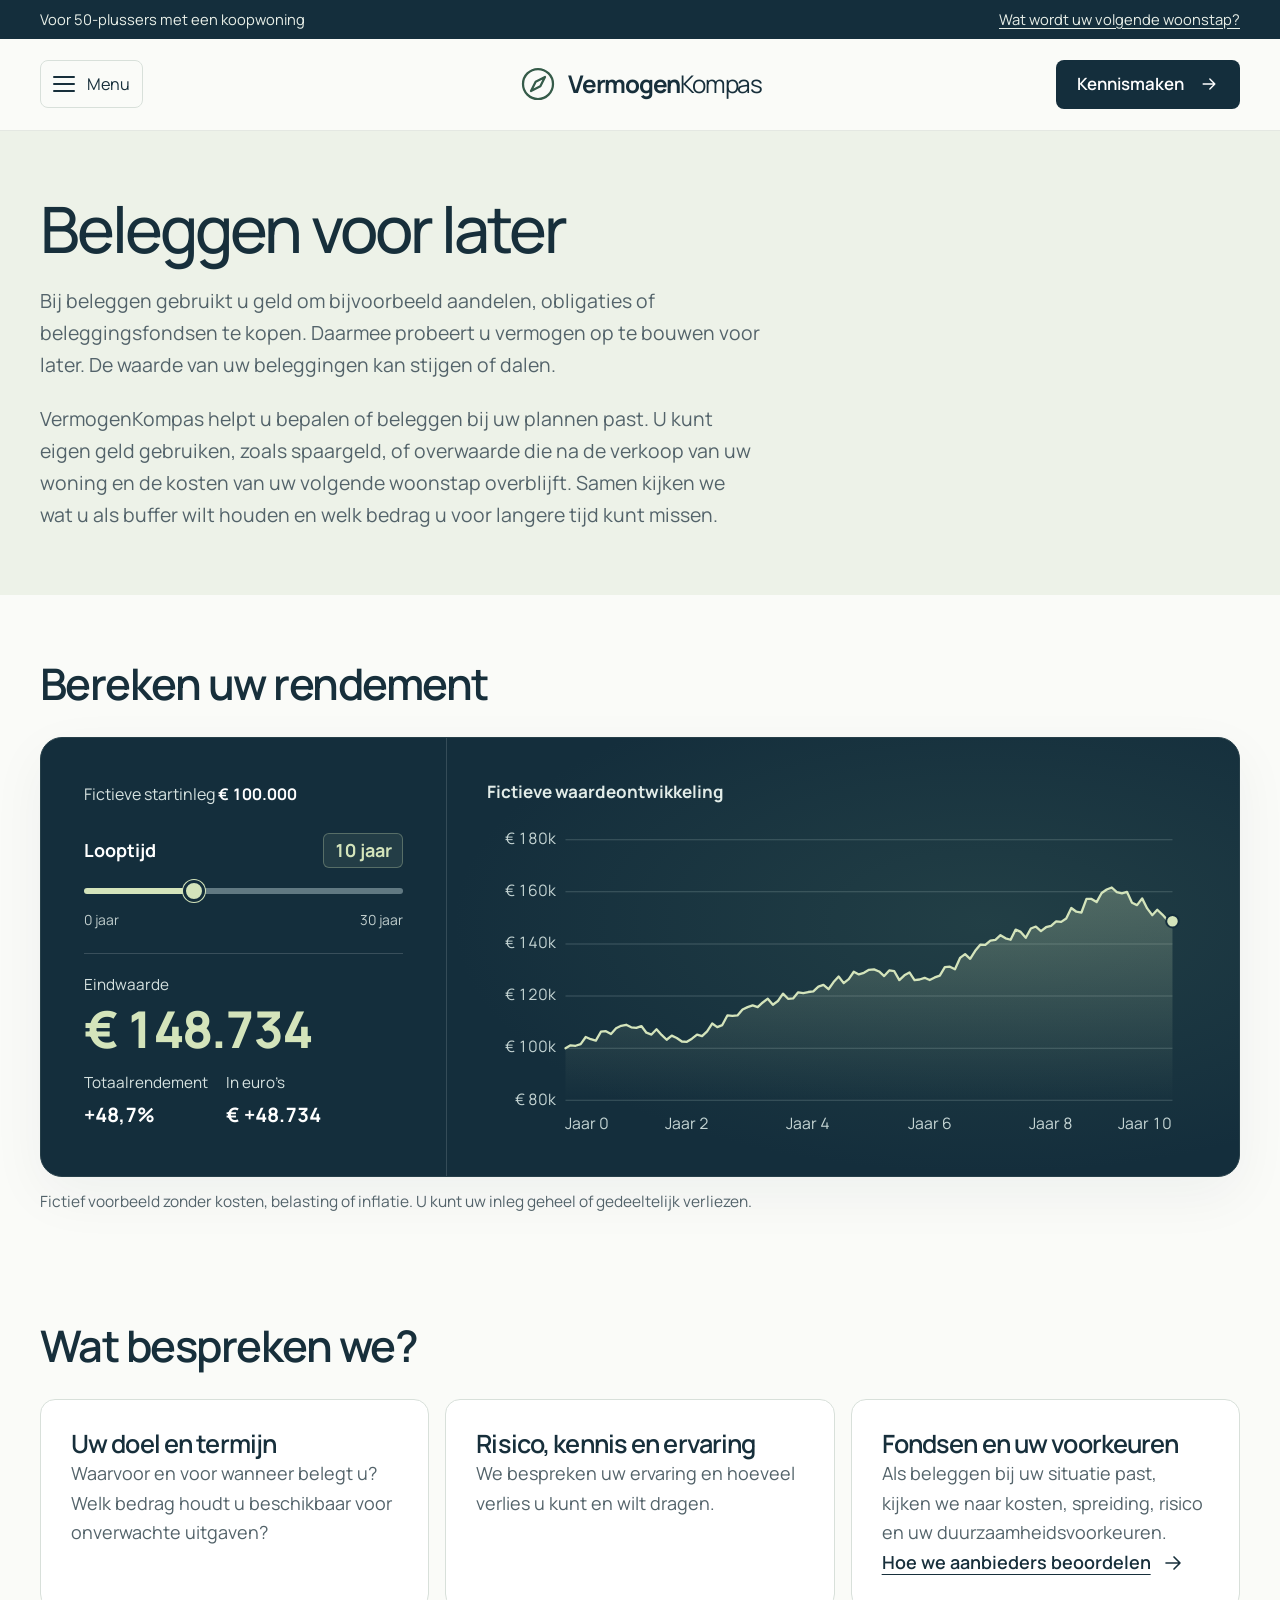
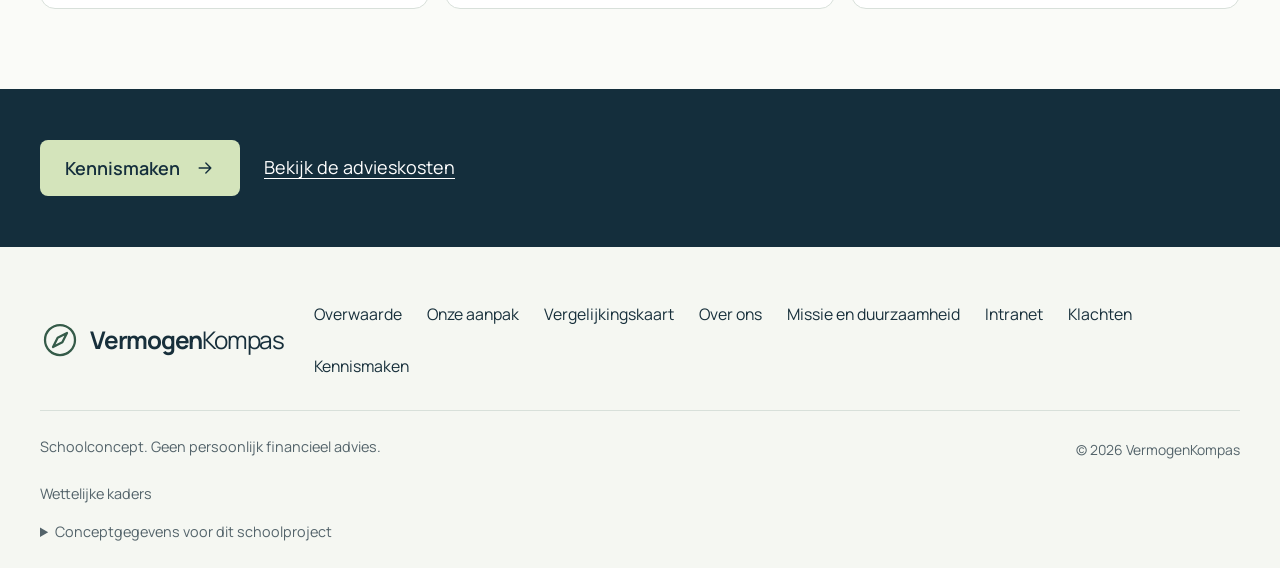
==== commit 47c2c39c: "Leg beleggen met eigen geld en beschikbare overwaarde uit" ====
--- a/beleggen.html
+++ b/beleggen.html
@@ -33,6 +33,8 @@
   <section class="page-intro">
     <div class="wrap">
       <h1>Beleggen voor later</h1>
+      <p>Bij beleggen gebruikt u geld om bijvoorbeeld aandelen, obligaties of beleggingsfondsen te kopen. Daarmee probeert u vermogen op te bouwen voor later. De waarde van uw beleggingen kan stijgen of dalen.</p>
+      <p>VermogenKompas helpt u bepalen of beleggen bij uw plannen past. U kunt eigen geld gebruiken, zoals spaargeld, of overwaarde die na de verkoop van uw woning en de kosten van uw volgende woonstap overblijft. Samen kijken we wat u als buffer wilt houden en welk bedrag u voor langere tijd kunt missen.</p>
     </div>
   </section>
   <section class="investment-section" id="rendement" aria-labelledby="rendement-title">
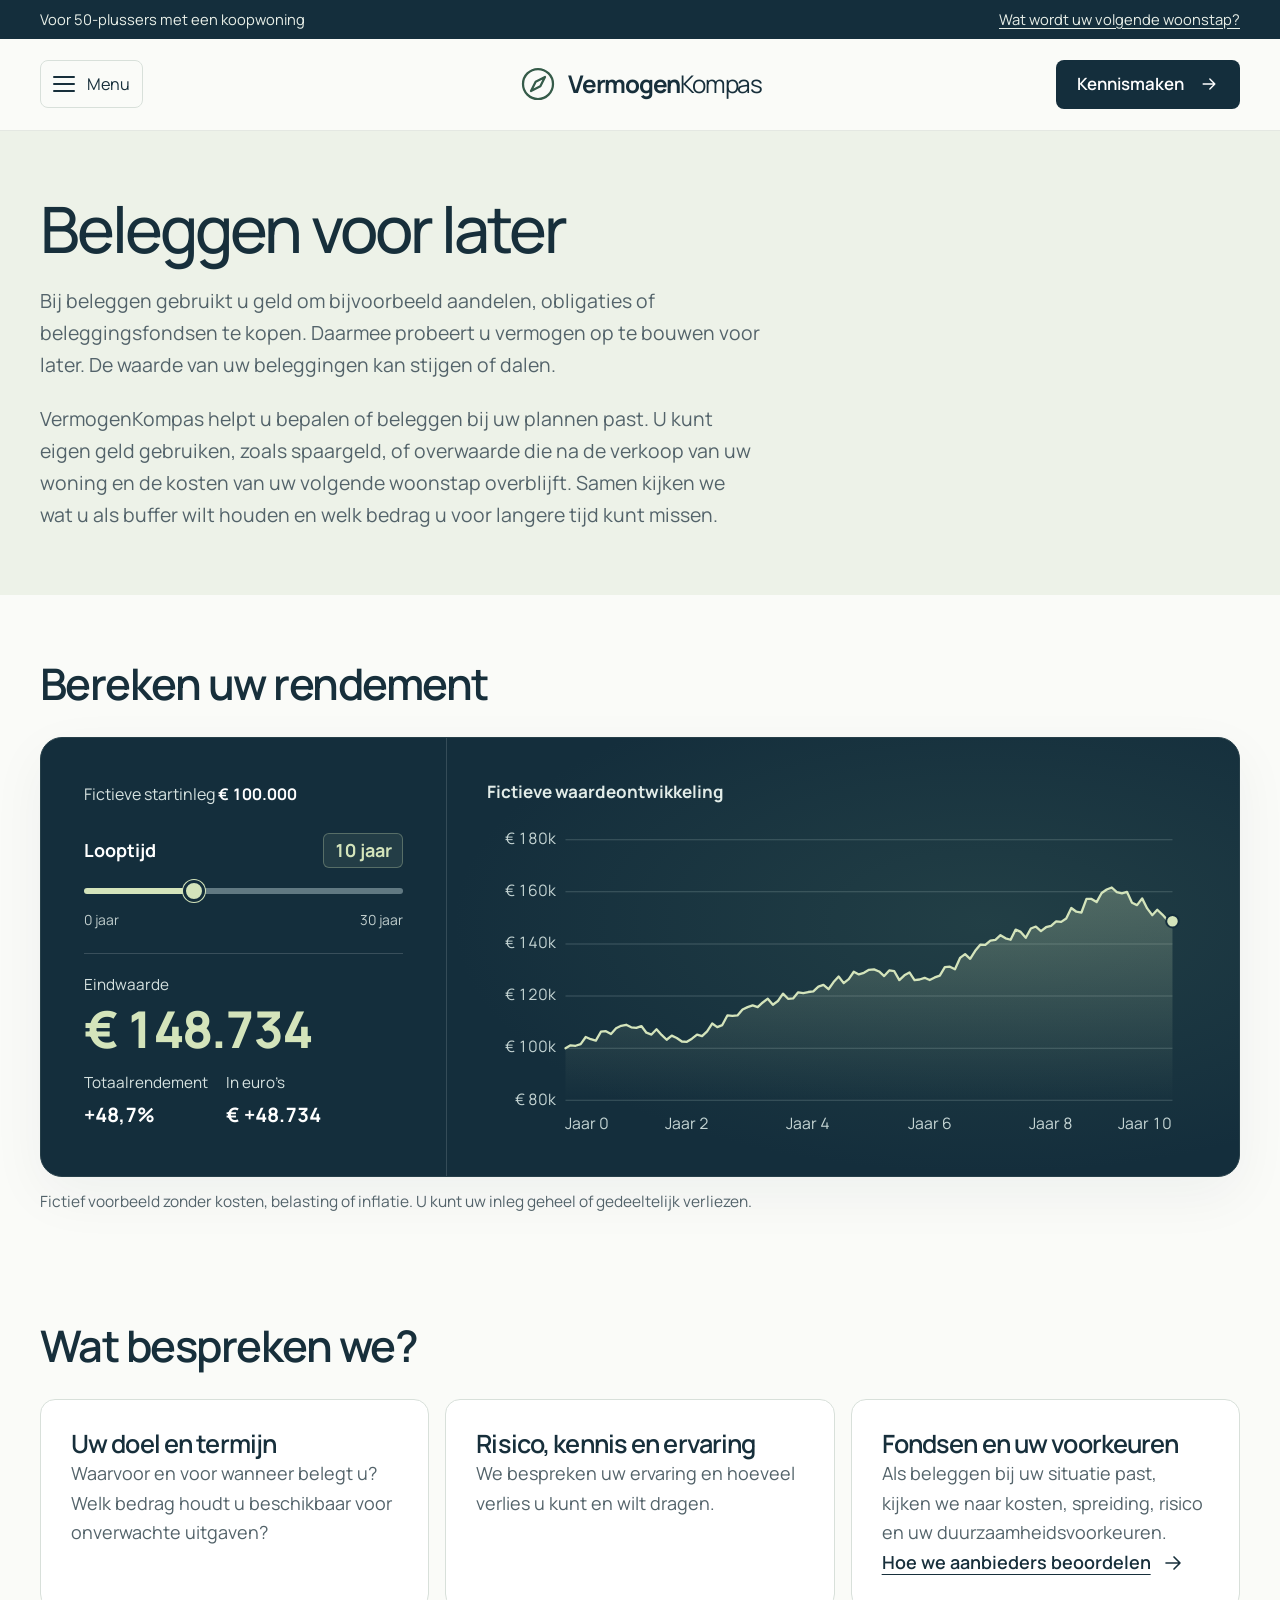
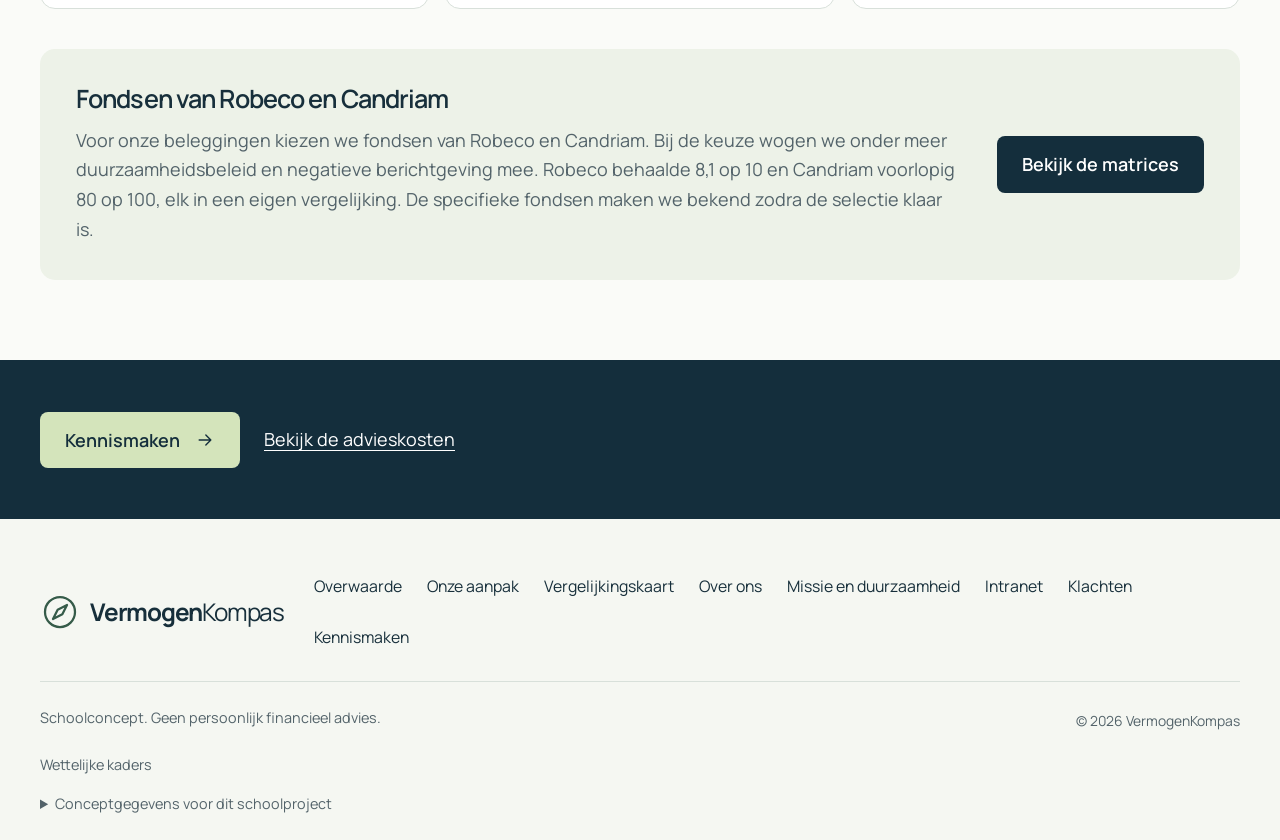
==== commit 06ac8f02: "Licht de keuze voor Robeco en Candriam toe" ====
--- a/beleggen.html
+++ b/beleggen.html
@@ -107,6 +107,11 @@
           <a class="text-link" href="intranet.html#beleggen">Hoe we aanbieders beoordelen<svg class="icon" aria-hidden="true"><use href="#i-arrow"/></svg></a>
         </article>
       </div>
+      <section class="comparison-note" id="fondsaanbieders" aria-labelledby="fondsaanbieders-title">
+        <h3 id="fondsaanbieders-title">Fondsen van Robeco en Candriam</h3>
+        <p>Voor onze beleggingen kiezen we fondsen van Robeco en Candriam. Bij de keuze wogen we onder meer duurzaamheidsbeleid en negatieve berichtgeving mee. Robeco behaalde 8,1 op 10 en Candriam voorlopig 80 op 100, elk in een eigen vergelijking. De specifieke fondsen maken we bekend zodra de selectie klaar is.</p>
+        <a class="btn" href="intranet.html#verantwoording">Bekijk de matrices</a>
+      </section>
     </div>
   </section>
   <section class="page-cta">
